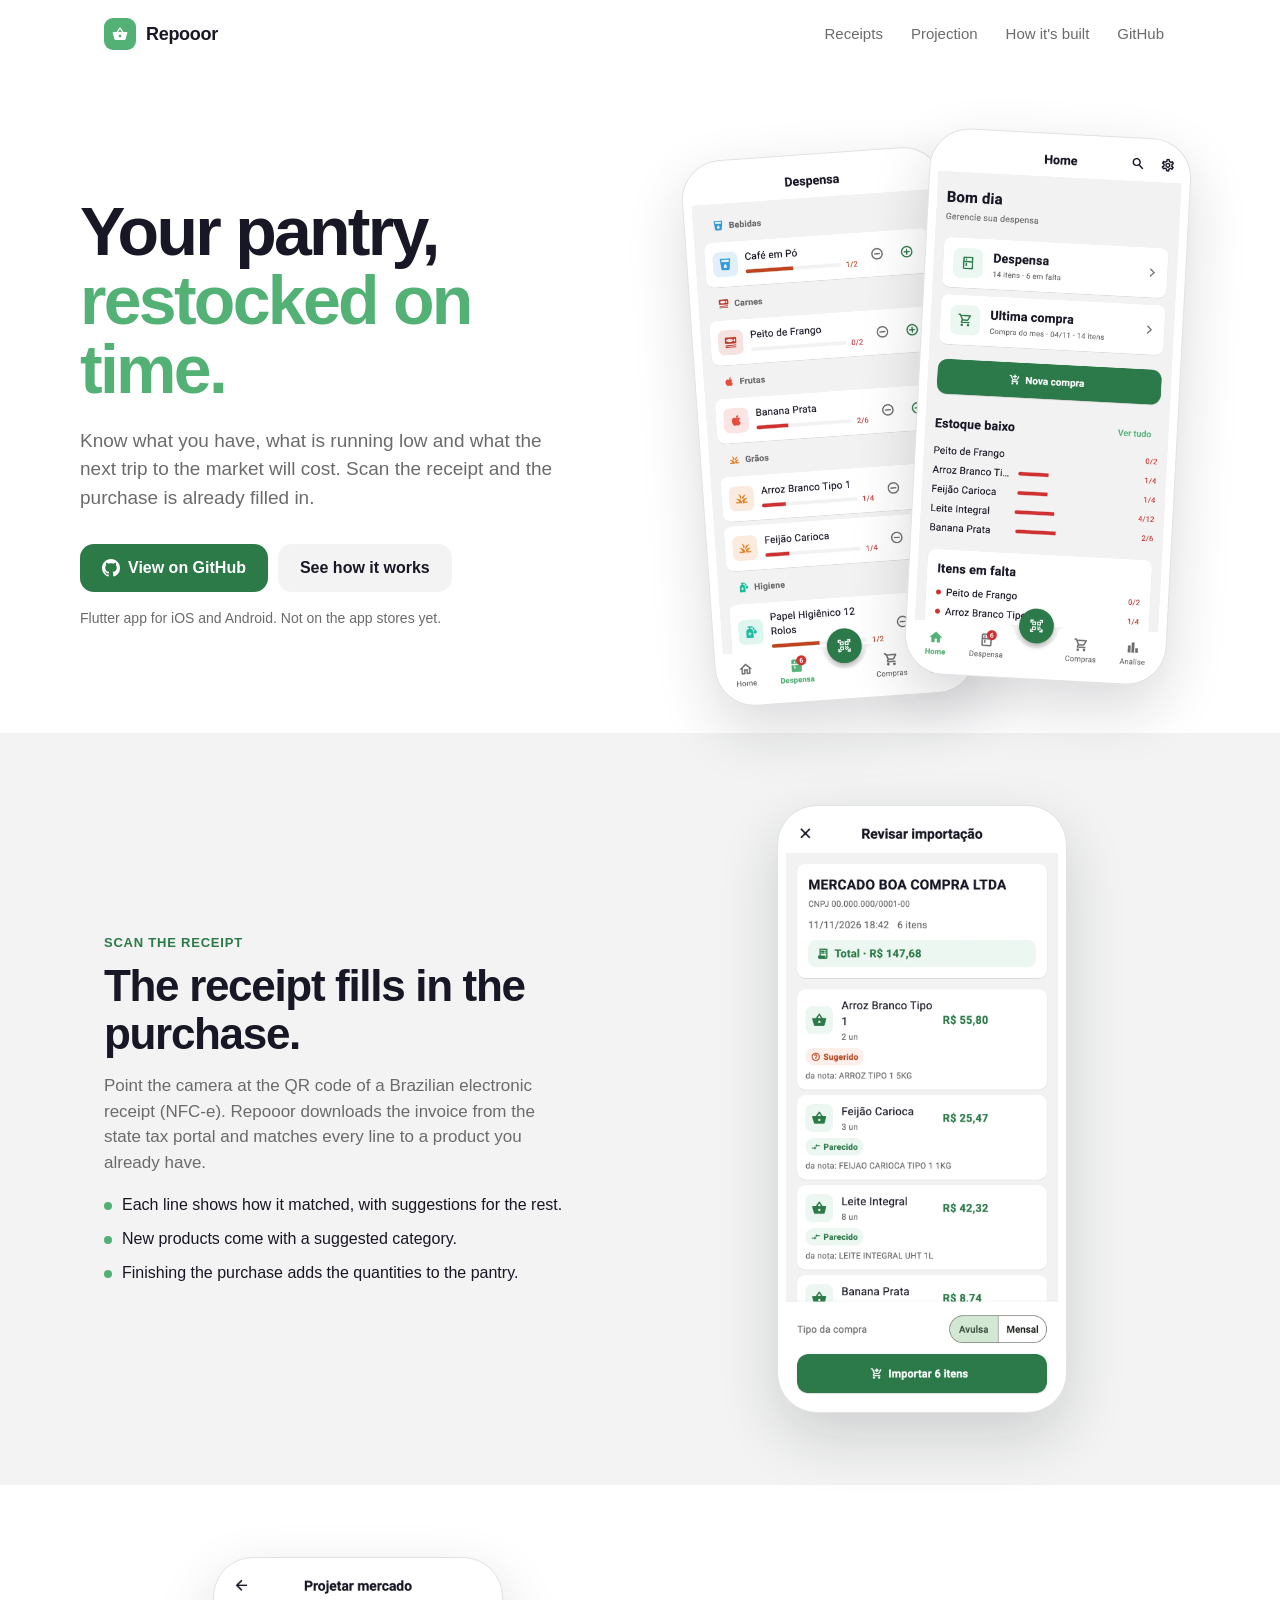
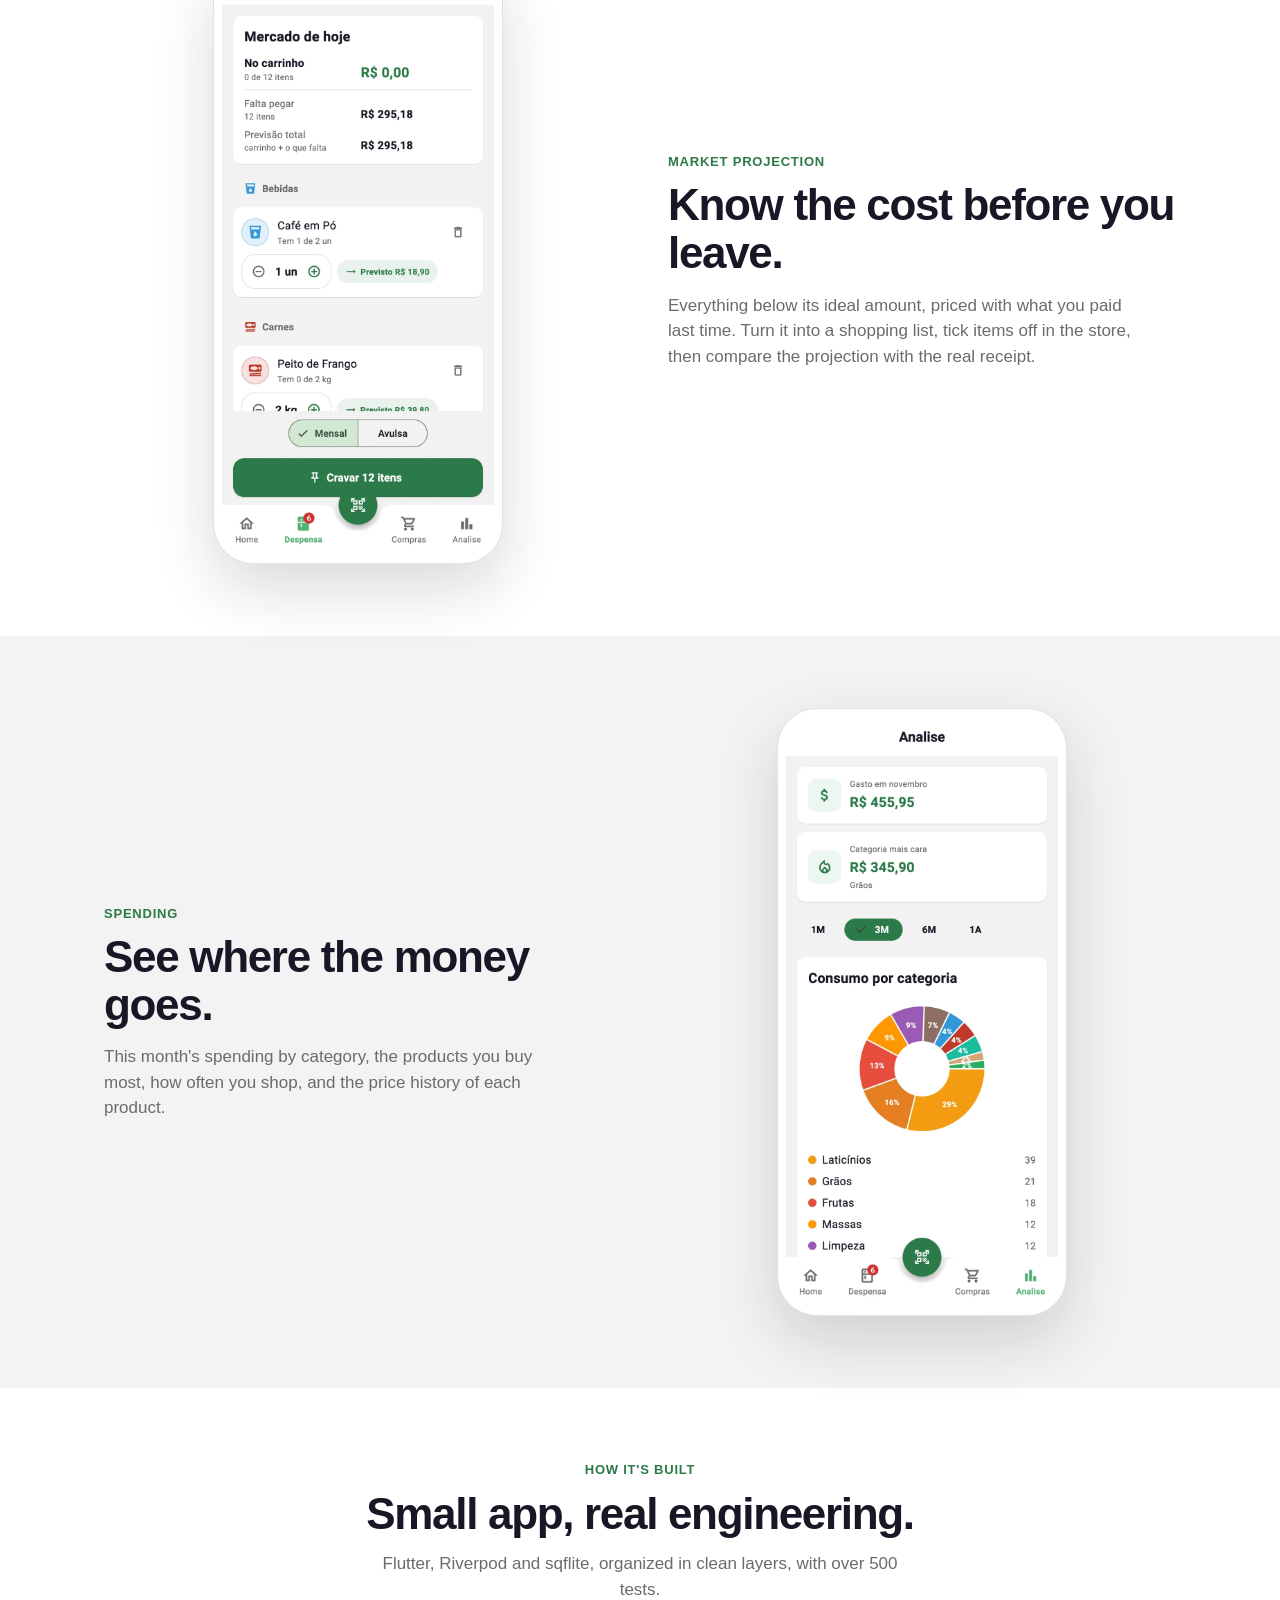
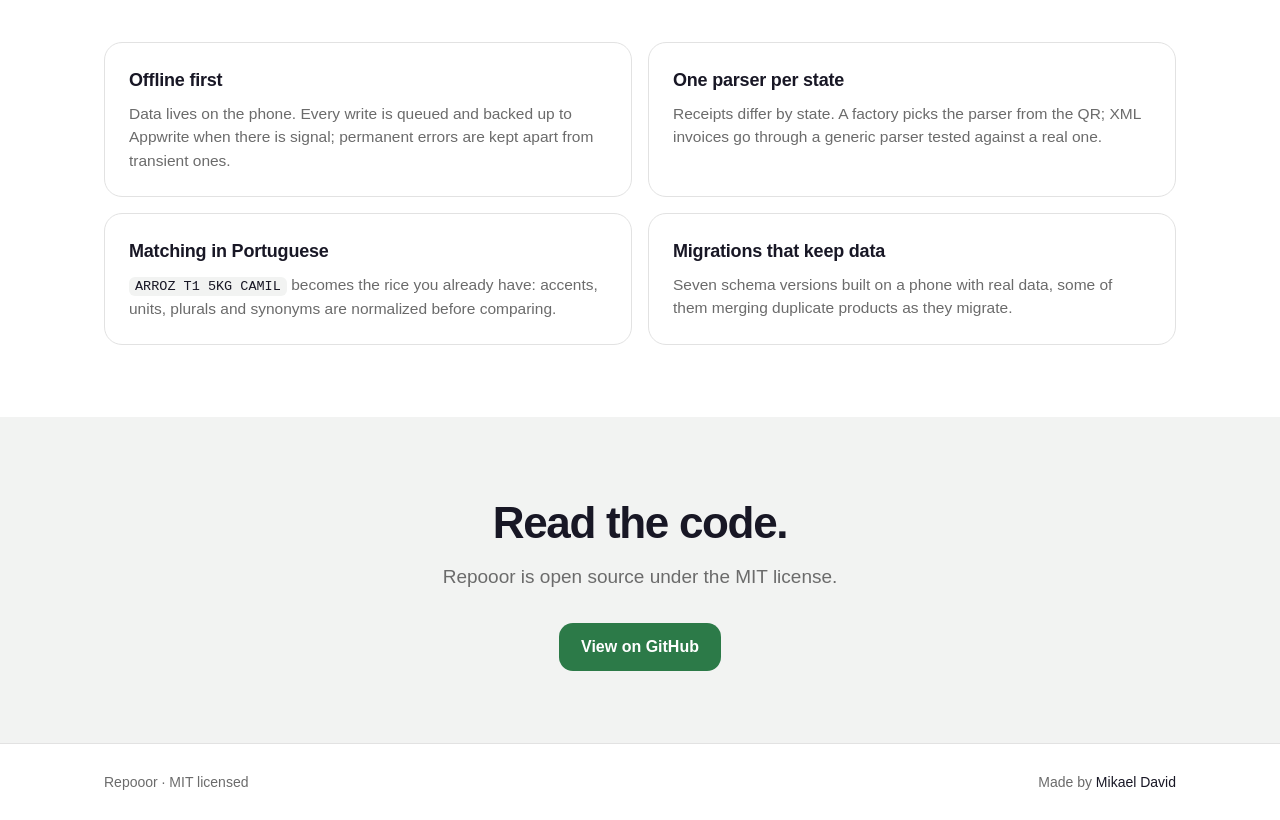
==== landing/index.html @ d0ab5f55 "landing: site for repooor.mikaeldavid.dev Hero, receipt scanning, market projection, spending and ho" ====
<!doctype html>
<html lang="en">
<head>
<meta charset="utf-8">
<meta name="viewport" content="width=device-width, initial-scale=1">
<title>Repooor: your pantry, restocked on time</title>
<meta name="description" content="A Flutter app for the home pantry: ideal versus current stock, receipt scanning (NFC-e), and the cost of the next trip to the market before you leave.">
<link rel="canonical" href="https://repooor.mikaeldavid.dev/">
<meta property="og:title" content="Repooor: your pantry, restocked on time">
<meta property="og:description" content="Know what you have, what is running low and what the next trip to the market will cost.">
<meta property="og:url" content="https://repooor.mikaeldavid.dev/">
<meta property="og:image" content="https://repooor.mikaeldavid.dev/img/og.png">
<meta name="twitter:card" content="summary_large_image">
<link rel="icon" href="img/icon.png">
<style>
:root{
  --green:#53B175; --green-strong:#2C7A48; --green-light:rgba(83,177,117,.1);
  --ink:#181725; --muted:#6B6B6B; --line:#E2E2E2; --soft:#F2F3F2; --bg:#fff;
  --sans:-apple-system,BlinkMacSystemFont,"SF Pro Display","Segoe UI",Roboto,"Helvetica Neue",Arial,sans-serif;
  --mono:ui-monospace,"SF Mono",Menlo,monospace;
}
*{box-sizing:border-box;margin:0}
html{scroll-behavior:smooth}
body{background:var(--bg);color:var(--ink);font-family:var(--sans);-webkit-font-smoothing:antialiased;line-height:1.5}
a{color:inherit;text-decoration:none}
.wrap{max-width:1120px;margin:0 auto;padding:0 24px}

header{position:sticky;top:0;z-index:10;background:rgba(255,255,255,.88);backdrop-filter:blur(14px);-webkit-backdrop-filter:blur(14px);border-bottom:1px solid transparent}
.nav{height:68px;display:flex;align-items:center;justify-content:space-between}
.brand{display:flex;align-items:center;gap:10px;font-weight:700;font-size:18px;letter-spacing:-.3px}
.brand img{width:32px;height:32px;border-radius:9px}
.nav nav{display:flex;gap:4px;align-items:center}
.nav nav a{padding:8px 12px;border-radius:10px;font-size:15px;color:var(--muted);font-weight:500}
.nav nav a:hover{color:var(--ink);background:var(--soft)}
.btn{display:inline-flex;align-items:center;gap:8px;height:48px;padding:0 22px;border-radius:14px;font-weight:600;font-size:16px;transition:background .15s,transform .1s}
.btn:active{transform:scale(.98)}
.btn-primary{background:var(--green-strong);color:#fff}
.btn-primary:hover{background:#246a3d}
.btn-quiet{background:var(--soft);color:var(--ink)}
.btn-quiet:hover{background:#e7e9e7}
.btn svg{width:18px;height:18px}

.hero{display:grid;grid-template-columns:1.05fr 1fr;gap:48px;align-items:center;padding:64px 0 40px}
h1{font-size:clamp(40px,6vw,68px);line-height:1.02;letter-spacing:-.04em;font-weight:800}
h1 span{color:var(--green)}
.lead{margin-top:22px;font-size:19px;color:var(--muted);max-width:480px}
.cta{display:flex;gap:10px;flex-wrap:wrap;margin-top:32px}
.note{margin-top:16px;font-size:14px;color:var(--muted)}
.phones{position:relative;height:560px}
.phone{position:absolute;width:262px;border-radius:40px;background:#fff;padding:8px;border:1px solid var(--line);box-shadow:0 24px 60px rgba(24,23,37,.16)}
.phone img{display:block;width:100%;border-radius:32px}
.phones .a{left:4%;top:20px;transform:rotate(-4deg)}
.phones .b{right:4%;top:0;transform:rotate(3deg)}

section{padding:72px 0}
.soft{background:var(--soft)}
.row{display:grid;grid-template-columns:1fr 1fr;gap:56px;align-items:center}
.row.flip .text{order:2}
.eyebrow{font-size:13px;font-weight:700;letter-spacing:.06em;text-transform:uppercase;color:var(--green-strong)}
h2{margin-top:10px;font-size:clamp(30px,4vw,44px);line-height:1.08;letter-spacing:-.03em;font-weight:800}
.text p{margin-top:16px;font-size:17px;color:var(--muted);max-width:470px}
.text ul{margin-top:18px;padding:0;list-style:none;display:grid;gap:10px}
.text li{display:flex;gap:10px;font-size:16px}
.text li::before{content:"";flex:0 0 8px;height:8px;margin-top:9px;border-radius:50%;background:var(--green)}
.shot{display:flex;justify-content:center}
.shot .phone{position:static;width:290px}

.built h2{text-align:center}
.built .sub{text-align:center;color:var(--muted);font-size:17px;margin:14px auto 0;max-width:560px}
.grid{display:grid;grid-template-columns:repeat(2,1fr);gap:16px;margin-top:40px}
.cell{border:1px solid var(--line);border-radius:18px;padding:24px;background:#fff}
.cell b{font-size:18px;letter-spacing:-.2px}
.cell p{margin-top:8px;color:var(--muted);font-size:15.5px}
.cell code{font-family:var(--mono);font-size:13.5px;background:var(--soft);padding:2px 6px;border-radius:6px;color:var(--ink)}

.end{text-align:center}
.end .cta{justify-content:center}
footer{border-top:1px solid var(--line);padding:28px 0;color:var(--muted);font-size:14px}
footer .wrap{display:flex;justify-content:space-between;gap:16px;flex-wrap:wrap}
footer a{color:var(--ink)}

@media (max-width:860px){
  .hero,.row{grid-template-columns:1fr}
  .row.flip .text{order:0}
  .phones{height:470px}
  .phone{width:220px}
  .shot .phone{width:250px}
  .grid{grid-template-columns:1fr}
  .nav nav a.hide{display:none}
}
</style>
</head>
<body>
<header>
  <div class="wrap nav">
    <a class="brand" href="#top"><img src="img/icon.png" alt="">Repooor</a>
    <nav>
      <a class="hide" href="#receipt">Receipts</a>
      <a class="hide" href="#projection">Projection</a>
      <a class="hide" href="#built">How it's built</a>
      <a href="https://github.com/MikaelDDavidd/repooor">GitHub</a>
    </nav>
  </div>
</header>

<main id="top">
  <div class="wrap hero">
    <div>
      <h1>Your pantry,<br><span>restocked on time.</span></h1>
      <p class="lead">Know what you have, what is running low and what the next trip to the market will cost. Scan the receipt and the purchase is already filled in.</p>
      <div class="cta">
        <a class="btn btn-primary" href="https://github.com/MikaelDDavidd/repooor">
          <svg viewBox="0 0 16 16" fill="currentColor" aria-hidden="true"><path d="M8 0C3.58 0 0 3.58 0 8c0 3.54 2.29 6.53 5.47 7.59.4.07.55-.17.55-.38 0-.19-.01-.82-.01-1.49-2.01.37-2.53-.49-2.69-.94-.09-.23-.48-.94-.82-1.13-.28-.15-.68-.52-.01-.53.63-.01 1.08.58 1.23.82.72 1.21 1.87.87 2.33.66.07-.52.28-.87.51-1.07-1.78-.2-3.64-.89-3.64-3.95 0-.87.31-1.59.82-2.15-.08-.2-.36-1.02.08-2.12 0 0 .67-.21 2.2.82.64-.18 1.32-.27 2-.27.68 0 1.36.09 2 .27 1.53-1.04 2.2-.82 2.2-.82.44 1.1.16 1.92.08 2.12.51.56.82 1.27.82 2.15 0 3.07-1.87 3.75-3.65 3.95.29.25.54.73.54 1.48 0 1.07-.01 1.93-.01 2.2 0 .21.15.46.55.38A8.013 8.013 0 0016 8c0-4.42-3.58-8-8-8z"/></svg>
          View on GitHub</a>
        <a class="btn btn-quiet" href="#receipt">See how it works</a>
      </div>
      <p class="note">Flutter app for iOS and Android. Not on the app stores yet.</p>
    </div>
    <div class="phones" aria-hidden="true">
      <div class="phone a"><img src="img/2-pantry.webp" alt=""></div>
      <div class="phone b"><img src="img/1-home.webp" alt=""></div>
    </div>
  </div>

  <section class="soft" id="receipt">
    <div class="wrap row">
      <div class="text">
        <div class="eyebrow">Scan the receipt</div>
        <h2>The receipt fills in the purchase.</h2>
        <p>Point the camera at the QR code of a Brazilian electronic receipt (NFC-e). Repooor downloads the invoice from the state tax portal and matches every line to a product you already have.</p>
        <ul>
          <li>Each line shows how it matched, with suggestions for the rest.</li>
          <li>New products come with a suggested category.</li>
          <li>Finishing the purchase adds the quantities to the pantry.</li>
        </ul>
      </div>
      <div class="shot"><div class="phone"><img src="img/4-receipt-review.webp" alt="Reviewing a scanned receipt: each line matched to a product, with its price"></div></div>
    </div>
  </section>

  <section id="projection">
    <div class="wrap row flip">
      <div class="text">
        <div class="eyebrow">Market projection</div>
        <h2>Know the cost before you leave.</h2>
        <p>Everything below its ideal amount, priced with what you paid last time. Turn it into a shopping list, tick items off in the store, then compare the projection with the real receipt.</p>
      </div>
      <div class="shot"><div class="phone"><img src="img/3-projection.webp" alt="Market projection: items to buy and the estimated total of the next trip"></div></div>
    </div>
  </section>

  <section class="soft">
    <div class="wrap row">
      <div class="text">
        <div class="eyebrow">Spending</div>
        <h2>See where the money goes.</h2>
        <p>This month's spending by category, the products you buy most, how often you shop, and the price history of each product.</p>
      </div>
      <div class="shot"><div class="phone"><img src="img/5-analytics.webp" alt="Spending this month and consumption by category"></div></div>
    </div>
  </section>

  <section class="built" id="built">
    <div class="wrap">
      <div class="eyebrow" style="text-align:center">How it's built</div>
      <h2>Small app, real engineering.</h2>
      <p class="sub">Flutter, Riverpod and sqflite, organized in clean layers, with over 500 tests.</p>
      <div class="grid">
        <div class="cell"><b>Offline first</b><p>Data lives on the phone. Every write is queued and backed up to Appwrite when there is signal; permanent errors are kept apart from transient ones.</p></div>
        <div class="cell"><b>One parser per state</b><p>Receipts differ by state. A factory picks the parser from the QR; XML invoices go through a generic parser tested against a real one.</p></div>
        <div class="cell"><b>Matching in Portuguese</b><p><code>ARROZ T1 5KG CAMIL</code> becomes the rice you already have: accents, units, plurals and synonyms are normalized before comparing.</p></div>
        <div class="cell"><b>Migrations that keep data</b><p>Seven schema versions built on a phone with real data, some of them merging duplicate products as they migrate.</p></div>
      </div>
    </div>
  </section>

  <section class="soft end">
    <div class="wrap">
      <h2>Read the code.</h2>
      <p class="lead" style="margin:16px auto 0">Repooor is open source under the MIT license.</p>
      <div class="cta"><a class="btn btn-primary" href="https://github.com/MikaelDDavidd/repooor">View on GitHub</a></div>
    </div>
  </section>
</main>

<footer>
  <div class="wrap">
    <span>Repooor · MIT licensed</span>
    <span>Made by <a href="https://mikaeldavid.dev">Mikael David</a></span>
  </div>
</footer>
</body>
</html>
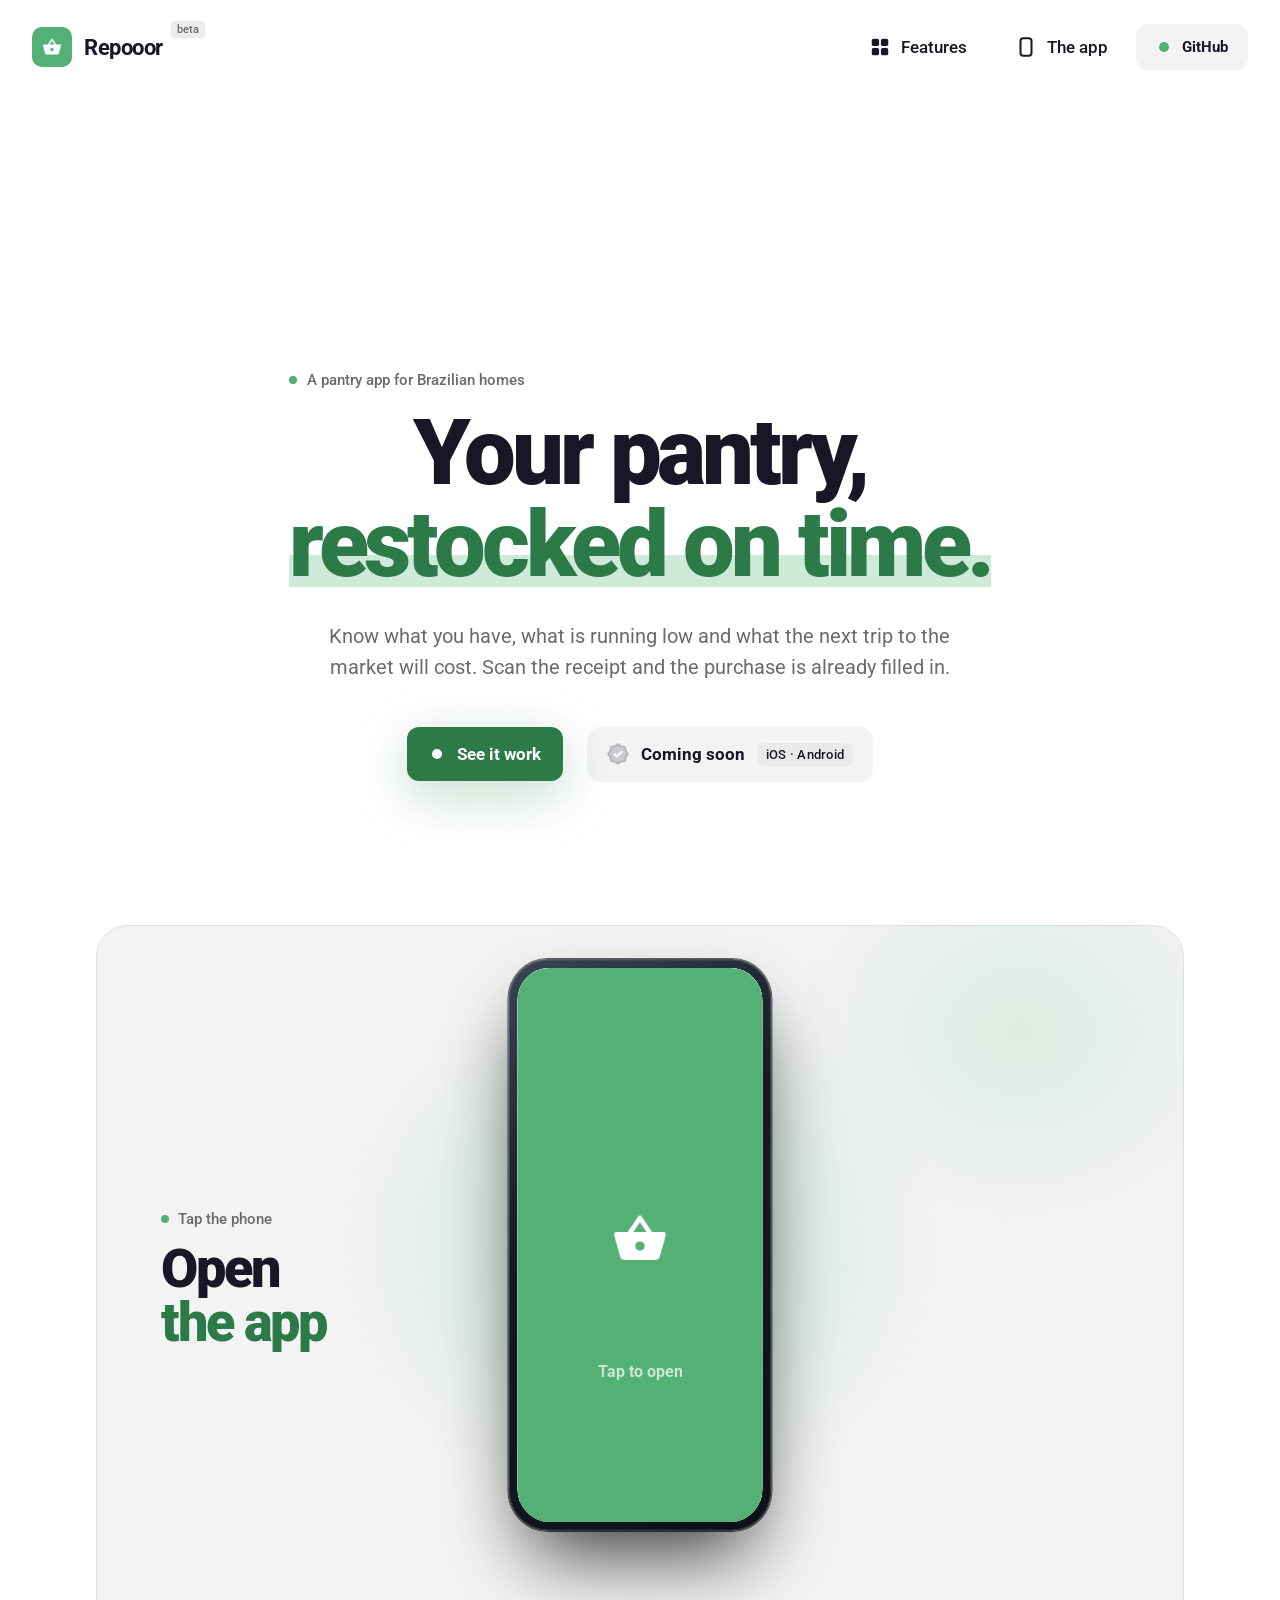
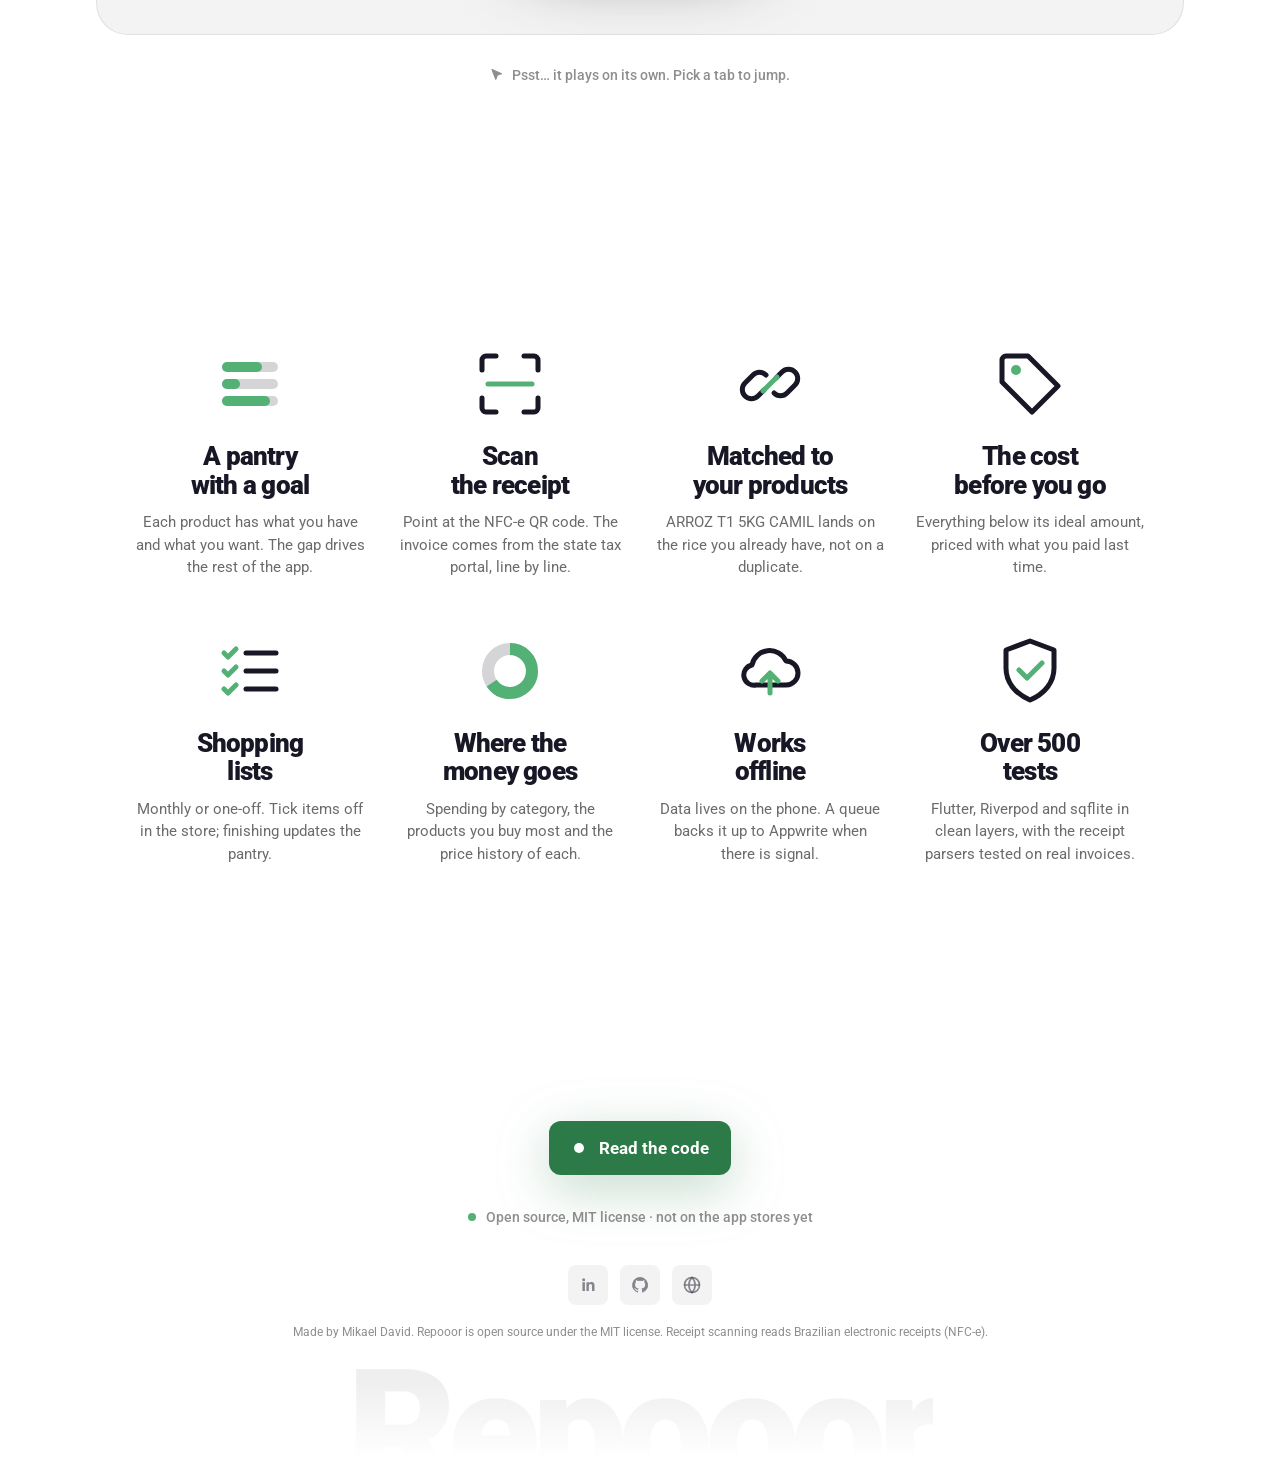
==== commit 2657bf56: "feat(landing): nova landing com telas do app em HTML, abertura, ícone 3D que pula entre seções e rol" ====
--- a/landing/index.html
+++ b/landing/index.html
@@ -1,193 +1,314 @@
 <!doctype html>
 <html lang="en">
-<head>
-<meta charset="utf-8">
-<meta name="viewport" content="width=device-width, initial-scale=1">
-<title>Repooor: your pantry, restocked on time</title>
-<meta name="description" content="A Flutter app for the home pantry: ideal versus current stock, receipt scanning (NFC-e), and the cost of the next trip to the market before you leave.">
-<link rel="canonical" href="https://repooor.mikaeldavid.dev/">
-<meta property="og:title" content="Repooor: your pantry, restocked on time">
-<meta property="og:description" content="Know what you have, what is running low and what the next trip to the market will cost.">
-<meta property="og:url" content="https://repooor.mikaeldavid.dev/">
-<meta property="og:image" content="https://repooor.mikaeldavid.dev/img/og.png">
-<meta name="twitter:card" content="summary_large_image">
-<link rel="icon" href="img/icon.png">
-<style>
-:root{
-  --green:#53B175; --green-strong:#2C7A48; --green-light:rgba(83,177,117,.1);
-  --ink:#181725; --muted:#6B6B6B; --line:#E2E2E2; --soft:#F2F3F2; --bg:#fff;
-  --sans:-apple-system,BlinkMacSystemFont,"SF Pro Display","Segoe UI",Roboto,"Helvetica Neue",Arial,sans-serif;
-  --mono:ui-monospace,"SF Mono",Menlo,monospace;
-}
-*{box-sizing:border-box;margin:0}
-html{scroll-behavior:smooth}
-body{background:var(--bg);color:var(--ink);font-family:var(--sans);-webkit-font-smoothing:antialiased;line-height:1.5}
-a{color:inherit;text-decoration:none}
-.wrap{max-width:1120px;margin:0 auto;padding:0 24px}
-
-header{position:sticky;top:0;z-index:10;background:rgba(255,255,255,.88);backdrop-filter:blur(14px);-webkit-backdrop-filter:blur(14px);border-bottom:1px solid transparent}
-.nav{height:68px;display:flex;align-items:center;justify-content:space-between}
-.brand{display:flex;align-items:center;gap:10px;font-weight:700;font-size:18px;letter-spacing:-.3px}
-.brand img{width:32px;height:32px;border-radius:9px}
-.nav nav{display:flex;gap:4px;align-items:center}
-.nav nav a{padding:8px 12px;border-radius:10px;font-size:15px;color:var(--muted);font-weight:500}
-.nav nav a:hover{color:var(--ink);background:var(--soft)}
-.btn{display:inline-flex;align-items:center;gap:8px;height:48px;padding:0 22px;border-radius:14px;font-weight:600;font-size:16px;transition:background .15s,transform .1s}
-.btn:active{transform:scale(.98)}
-.btn-primary{background:var(--green-strong);color:#fff}
-.btn-primary:hover{background:#246a3d}
-.btn-quiet{background:var(--soft);color:var(--ink)}
-.btn-quiet:hover{background:#e7e9e7}
-.btn svg{width:18px;height:18px}
-
-.hero{display:grid;grid-template-columns:1.05fr 1fr;gap:48px;align-items:center;padding:64px 0 40px}
-h1{font-size:clamp(40px,6vw,68px);line-height:1.02;letter-spacing:-.04em;font-weight:800}
-h1 span{color:var(--green)}
-.lead{margin-top:22px;font-size:19px;color:var(--muted);max-width:480px}
-.cta{display:flex;gap:10px;flex-wrap:wrap;margin-top:32px}
-.note{margin-top:16px;font-size:14px;color:var(--muted)}
-.phones{position:relative;height:560px}
-.phone{position:absolute;width:262px;border-radius:40px;background:#fff;padding:8px;border:1px solid var(--line);box-shadow:0 24px 60px rgba(24,23,37,.16)}
-.phone img{display:block;width:100%;border-radius:32px}
-.phones .a{left:4%;top:20px;transform:rotate(-4deg)}
-.phones .b{right:4%;top:0;transform:rotate(3deg)}
-
-section{padding:72px 0}
-.soft{background:var(--soft)}
-.row{display:grid;grid-template-columns:1fr 1fr;gap:56px;align-items:center}
-.row.flip .text{order:2}
-.eyebrow{font-size:13px;font-weight:700;letter-spacing:.06em;text-transform:uppercase;color:var(--green-strong)}
-h2{margin-top:10px;font-size:clamp(30px,4vw,44px);line-height:1.08;letter-spacing:-.03em;font-weight:800}
-.text p{margin-top:16px;font-size:17px;color:var(--muted);max-width:470px}
-.text ul{margin-top:18px;padding:0;list-style:none;display:grid;gap:10px}
-.text li{display:flex;gap:10px;font-size:16px}
-.text li::before{content:"";flex:0 0 8px;height:8px;margin-top:9px;border-radius:50%;background:var(--green)}
-.shot{display:flex;justify-content:center}
-.shot .phone{position:static;width:290px}
-
-.built h2{text-align:center}
-.built .sub{text-align:center;color:var(--muted);font-size:17px;margin:14px auto 0;max-width:560px}
-.grid{display:grid;grid-template-columns:repeat(2,1fr);gap:16px;margin-top:40px}
-.cell{border:1px solid var(--line);border-radius:18px;padding:24px;background:#fff}
-.cell b{font-size:18px;letter-spacing:-.2px}
-.cell p{margin-top:8px;color:var(--muted);font-size:15.5px}
-.cell code{font-family:var(--mono);font-size:13.5px;background:var(--soft);padding:2px 6px;border-radius:6px;color:var(--ink)}
-
-.end{text-align:center}
-.end .cta{justify-content:center}
-footer{border-top:1px solid var(--line);padding:28px 0;color:var(--muted);font-size:14px}
-footer .wrap{display:flex;justify-content:space-between;gap:16px;flex-wrap:wrap}
-footer a{color:var(--ink)}
-
-@media (max-width:860px){
-  .hero,.row{grid-template-columns:1fr}
-  .row.flip .text{order:0}
-  .phones{height:470px}
-  .phone{width:220px}
-  .shot .phone{width:250px}
-  .grid{grid-template-columns:1fr}
-  .nav nav a.hide{display:none}
-}
-</style>
-</head>
-<body>
-<header>
-  <div class="wrap nav">
-    <a class="brand" href="#top"><img src="img/icon.png" alt="">Repooor</a>
-    <nav>
-      <a class="hide" href="#receipt">Receipts</a>
-      <a class="hide" href="#projection">Projection</a>
-      <a class="hide" href="#built">How it's built</a>
-      <a href="https://github.com/MikaelDDavidd/repooor">GitHub</a>
-    </nav>
-  </div>
-</header>
-
-<main id="top">
-  <div class="wrap hero">
-    <div>
-      <h1>Your pantry,<br><span>restocked on time.</span></h1>
-      <p class="lead">Know what you have, what is running low and what the next trip to the market will cost. Scan the receipt and the purchase is already filled in.</p>
-      <div class="cta">
-        <a class="btn btn-primary" href="https://github.com/MikaelDDavidd/repooor">
-          <svg viewBox="0 0 16 16" fill="currentColor" aria-hidden="true"><path d="M8 0C3.58 0 0 3.58 0 8c0 3.54 2.29 6.53 5.47 7.59.4.07.55-.17.55-.38 0-.19-.01-.82-.01-1.49-2.01.37-2.53-.49-2.69-.94-.09-.23-.48-.94-.82-1.13-.28-.15-.68-.52-.01-.53.63-.01 1.08.58 1.23.82.72 1.21 1.87.87 2.33.66.07-.52.28-.87.51-1.07-1.78-.2-3.64-.89-3.64-3.95 0-.87.31-1.59.82-2.15-.08-.2-.36-1.02.08-2.12 0 0 .67-.21 2.2.82.64-.18 1.32-.27 2-.27.68 0 1.36.09 2 .27 1.53-1.04 2.2-.82 2.2-.82.44 1.1.16 1.92.08 2.12.51.56.82 1.27.82 2.15 0 3.07-1.87 3.75-3.65 3.95.29.25.54.73.54 1.48 0 1.07-.01 1.93-.01 2.2 0 .21.15.46.55.38A8.013 8.013 0 0016 8c0-4.42-3.58-8-8-8z"/></svg>
-          View on GitHub</a>
-        <a class="btn btn-quiet" href="#receipt">See how it works</a>
+  <head>
+    <meta charset="utf-8" />
+    <meta name="viewport" content="width=device-width, initial-scale=1" />
+    <title>Repooor: your pantry, restocked on time</title>
+    <meta
+      name="description"
+      content="A Flutter app for the home pantry: what you have against what you want, receipt scanning (NFC-e) and the cost of the next trip to the market before you leave."
+    />
+    <link rel="canonical" href="https://repooor.mikaeldavid.dev/" />
+    <meta property="og:type" content="website" />
+    <meta property="og:title" content="Repooor" />
+    <meta property="og:description" content="Your pantry, restocked on time. Know what is running low and what the next trip to the market will cost." />
+    <meta property="og:url" content="https://repooor.mikaeldavid.dev/" />
+    <meta property="og:image" content="https://repooor.mikaeldavid.dev/img/og-thumb.png" />
+    <meta property="og:image:width" content="200" />
+    <meta property="og:image:height" content="200" />
+    <meta property="og:image:alt" content="Repooor app icon: a white basket on green" />
+    <meta name="twitter:card" content="summary" />
+    <meta name="twitter:image" content="https://repooor.mikaeldavid.dev/img/og-thumb.png" />
+    <meta name="theme-color" content="#ffffff" />
+    <link rel="icon" href="img/icon-192.png" />
+    <link rel="apple-touch-icon" href="img/icon-192.png" />
+    <link rel="preconnect" href="https://fonts.googleapis.com" />
+    <link rel="preconnect" href="https://fonts.gstatic.com" crossorigin />
+    <link rel="stylesheet" href="https://fonts.googleapis.com/css2?family=Roboto:wght@400;500;700;900&display=swap" />
+    <link rel="stylesheet" href="site.css?v=2" />
+    <link rel="stylesheet" href="app.css?v=2" />
+  </head>
+  <body id="top">
+    <div class="intro" id="intro" aria-hidden="true">
+      <div class="intro-mark" id="intro-mark"><img src="img/icon-512.png" alt="" /></div>
+      <i class="intro-band"></i>
+    </div>
+
+    <header class="header" id="header">
+      <div class="header-inner">
+        <div class="brand">
+          <a class="logo" href="#top"><span class="visually-hidden">Back to top</span>
+            <span class="logo-tile">
+              <img src="img/icon-192.png" alt="" width="40" height="40" />
+              <span class="back" aria-hidden="true">
+                <svg width="20" height="20" viewBox="0 0 24 24" fill="none" stroke="currentColor" stroke-width="2.4" stroke-linecap="round" stroke-linejoin="round"><path d="M12 19V5M6 11l6-6 6 6" /></svg>
+              </span>
+            </span>
+          </a>
+          <span class="wordmark">Repooor</span>
+          <span class="version cut rise" data-delay="0"><span class="fill"></span>beta</span>
+        </div>
+        <nav class="nav" aria-label="Main">
+          <a class="nav-link cut hover-snap" href="#features">
+            <span class="fill"></span>
+            <svg class="ic-grid" viewBox="0 0 24 24" fill="currentColor" aria-hidden="true">
+              <rect class="c1" x="3" y="3" width="8" height="8" rx="2" />
+              <rect class="c2" x="13" y="3" width="8" height="8" rx="2" />
+              <rect class="c3" x="3" y="13" width="8" height="8" rx="2" />
+              <rect class="c4" x="13" y="13" width="8" height="8" rx="2" />
+            </svg>
+            Features
+          </a>
+          <a class="nav-link cut hover-snap hide-md" href="#app">
+            <span class="fill"></span>
+            <svg class="ic-phone" viewBox="0 0 24 24" aria-hidden="true">
+              <rect class="frame" x="6" y="2.5" width="12" height="19" rx="3" fill="none" stroke="currentColor" stroke-width="2.2" />
+              <rect class="pill" x="10" y="5" width="4" height="1.6" rx=".8" fill="currentColor" />
+            </svg>
+            The app
+          </a>
+          <a class="btn btn-info cut" href="https://github.com/MikaelDDavidd/repooor" target="_blank" rel="noopener">
+            <span class="fill"></span>
+            <span class="lead"><span class="dot"></span></span>
+            <span class="label">GitHub</span>
+            <svg class="arrow" viewBox="0 0 24 24" fill="none" stroke="currentColor" stroke-width="2" stroke-linecap="round" stroke-linejoin="round" aria-hidden="true"><path d="M5 12h14M13 6l6 6-6 6" /></svg>
+          </a>
+        </nav>
       </div>
-      <p class="note">Flutter app for iOS and Android. Not on the app stores yet.</p>
+    </header>
+
+    <main>
+      <div class="page">
+        <section class="hero snap">
+          <div class="perch perch-hero" data-perch="hero" data-scale="1" data-scale-m=".72" aria-hidden="true"></div>
+          <p class="kicker rise" data-delay="120">A pantry app for Brazilian homes</p>
+          <h1 class="rise tilt" data-delay="150">
+            Your pantry,<br />
+            <mark>restocked on time.</mark>
+          </h1>
+          <p class="lede rise" data-delay="300">
+            Know what you have, what is running low and what the next trip to the market will cost. Scan the receipt
+            and the purchase is already filled in.
+          </p>
+          <div class="cta-row rise" data-delay="300">
+            <a class="btn btn-primary cut" href="#app">
+              <span class="fill"></span>
+              <span class="lead"><span class="dot"></span></span>
+              <span class="label">See it work</span>
+              <svg class="arrow" viewBox="0 0 24 24" fill="none" stroke="currentColor" stroke-width="2" stroke-linecap="round" stroke-linejoin="round" aria-hidden="true"><path d="M5 12h14M13 6l6 6-6 6" /></svg>
+            </a>
+            <span class="btn-seal cut" id="seal-btn">
+              <span class="fill"></span>
+              <svg class="seal" viewBox="0 0 24 24" aria-hidden="true">
+                <g class="kick">
+                  <path class="badge" d="M12 1L15.56 3.41L19.78 4.22L20.59 8.44L23 12L20.59 15.56L19.78 19.78L15.56 20.59L12 23L8.44 20.59L4.22 19.78L3.41 15.56L1 12L3.41 8.44L4.22 4.22L8.44 3.41Z" />
+                </g>
+                <path class="check" d="M8 12.3l2.6 2.6L16 9.5" />
+              </svg>
+              Coming soon
+              <span class="chip cut"><span class="fill"></span>iOS · Android</span>
+            </span>
+          </div>
+        </section>
+
+        <section class="stage-wrap snap rise" data-delay="500" id="app" aria-label="Interactive demo">
+          <div class="perch perch-telas" data-perch="app" data-scale=".5" data-scale-m=".34" aria-hidden="true"></div>
+          <div class="stage" id="stage">
+            <div class="stage-frame"><div class="stage-glow" aria-hidden="true"></div></div>
+
+            <div class="topbar">
+              <div class="pill pill-left cut">
+                <span class="fill"></span>
+                <span class="a"><img src="img/icon-192.png" alt="" width="22" height="22" /></span>
+                <span class="b">
+                  <svg width="20" height="20" viewBox="0 0 24 24" fill="none" stroke="currentColor" stroke-width="2.2" stroke-linecap="round" stroke-linejoin="round" aria-hidden="true"><path d="M4 9h16l-1.6 9.2a2 2 0 0 1-2 1.8H7.6a2 2 0 0 1-2-1.8z" /><path d="M9 9l3-5 3 5" /></svg>
+                </span>
+              </div>
+              <div class="pill pill-right cut">
+                <span class="fill"></span>
+                <span class="scene-name" id="pill-name">Low stock</span>
+                <span class="value roll" id="pill-value" data-value="6"></span>
+              </div>
+            </div>
+
+            <div class="titles" id="titles" aria-live="polite">
+              <div class="title on" data-scene="intro">
+                <p class="kick">Tap the phone</p>
+                <p class="big">Open<br /><em>the app</em></p>
+              </div>
+              <div class="title" data-scene="home">
+                <p class="kick">What is running low</p>
+                <p class="big">One look<br /><em>at home</em></p>
+              </div>
+              <div class="title" data-scene="pantry">
+                <p class="kick">What you have, what you want</p>
+                <p class="big">A pantry<br /><em>with a goal</em></p>
+              </div>
+              <div class="title" data-scene="receipt">
+                <p class="kick">The NFC-e QR code</p>
+                <p class="big">Scan<br /><em>the receipt</em></p>
+              </div>
+              <div class="title" data-scene="market">
+                <p class="kick">Priced with your last purchase</p>
+                <p class="big">The cost<br /><em>before you go</em></p>
+              </div>
+              <div class="title" data-scene="spending">
+                <p class="kick">By category and by product</p>
+                <p class="big">Where the<br /><em>money goes</em></p>
+              </div>
+            </div>
+
+            <p class="step-caption" id="step-caption" aria-live="polite"></p>
+
+            <div class="counter" id="counter" aria-hidden="true">
+              <span class="num roll" id="counter-num" data-value="01"></span>
+              <span class="of">/ 05</span>
+              <span class="steps" id="steps"></span>
+            </div>
+
+            <div class="phone" id="phone">
+              <div class="phone-screen" id="phone-screen">
+                <div class="splash" id="splash">
+                  <img class="splash-icon" src="img/icon-512.png" alt="" />
+                  <span class="shimmer">Tap to open</span>
+                </div>
+                <div class="app" id="app-screen"></div>
+                <span class="touch" id="touch" aria-hidden="true"></span>
+              </div>
+            </div>
+
+            <div class="phases cut" id="phases" role="tablist" aria-label="App screens">
+              <span class="fill"></span>
+              <span class="phase-slider" id="phase-slider"></span>
+              <button class="phase on" type="button" role="tab" data-scene="home">Home</button>
+              <button class="phase" type="button" role="tab" data-scene="pantry">Pantry</button>
+              <button class="phase" type="button" role="tab" data-scene="receipt">Receipt</button>
+              <button class="phase" type="button" role="tab" data-scene="market">Market</button>
+              <button class="phase" type="button" role="tab" data-scene="spending">Spending</button>
+            </div>
+          </div>
+          <div class="psst" id="psst">
+            <svg viewBox="0 0 14 14" id="psst-cursor" aria-hidden="true"><path d="M2 1.5l9.5 4.2-4.1 1.3-1.6 4.3z" fill="currentColor" stroke="currentColor" stroke-width="1.2" stroke-linejoin="round" /></svg>
+            Psst… it plays on its own. Pick a tab to jump.
+          </div>
+        </section>
+
+        <section class="features snap rise" data-delay="1100" id="features" aria-label="Features">
+          <div class="perch perch-recursos" data-perch="features" data-scale=".62" data-scale-m=".5" aria-hidden="true"></div>
+          <div class="grid">
+            <div class="cell">
+              <svg class="icon f-bars" viewBox="0 0 72 72" fill="currentColor" aria-hidden="true">
+                <rect class="t1" x="8" y="14" width="56" height="10" rx="5" opacity=".18" /><rect class="b1" x="8" y="14" width="40" height="10" rx="5" />
+                <rect class="t2" x="8" y="31" width="56" height="10" rx="5" opacity=".18" /><rect class="b2" x="8" y="31" width="18" height="10" rx="5" />
+                <rect class="t3" x="8" y="48" width="56" height="10" rx="5" opacity=".18" /><rect class="b3" x="8" y="48" width="48" height="10" rx="5" />
+              </svg>
+              <h3>A pantry<br />with a goal</h3>
+              <p>Each product has what you have and what you want. The gap drives the rest of the app.</p>
+            </div>
+            <div class="cell">
+              <svg class="icon f-scan" viewBox="0 0 72 72" fill="none" stroke="currentColor" stroke-width="5" stroke-linecap="round" stroke-linejoin="round" aria-hidden="true">
+                <path class="corners" d="M8 22V12a4 4 0 0 1 4-4h10M50 8h10a4 4 0 0 1 4 4v10M64 50v10a4 4 0 0 1-4 4H50M22 64H12a4 4 0 0 1-4-4V50" />
+                <path class="line" d="M14 36h44" />
+              </svg>
+              <h3>Scan<br />the receipt</h3>
+              <p>Point at the NFC-e QR code. The invoice comes from the state tax portal, line by line.</p>
+            </div>
+            <div class="cell">
+              <svg class="icon f-link" viewBox="0 0 72 72" fill="none" stroke="currentColor" stroke-width="5" stroke-linecap="round" aria-hidden="true">
+                <g class="l"><path d="M30 42l-6 6a9 9 0 0 1-13-13l8-8a9 9 0 0 1 13 0" /></g>
+                <g class="r"><path d="M42 30l6-6a9 9 0 0 1 13 13l-8 8a9 9 0 0 1-13 0" /></g>
+                <path class="mid" d="M29 43l14-14" />
+              </svg>
+              <h3>Matched to<br />your products</h3>
+              <p>ARROZ T1 5KG CAMIL lands on the rice you already have, not on a duplicate.</p>
+            </div>
+            <div class="cell">
+              <svg class="icon f-tag" viewBox="0 0 72 72" fill="none" stroke="currentColor" stroke-width="5" stroke-linejoin="round" aria-hidden="true">
+                <path class="tag" d="M8 12v22l30 30 26-26-30-30H12a4 4 0 0 0-4 4z" />
+                <circle class="hole" cx="22" cy="22" r="5" fill="currentColor" stroke="none" />
+              </svg>
+              <h3>The cost<br />before you go</h3>
+              <p>Everything below its ideal amount, priced with what you paid last time.</p>
+            </div>
+            <div class="cell">
+              <svg class="icon f-list" viewBox="0 0 72 72" fill="none" stroke="currentColor" stroke-width="5" stroke-linecap="round" stroke-linejoin="round" aria-hidden="true">
+                <path class="c1" d="M10 18l4 4 8-8" /><path d="M32 18h30" />
+                <path class="c2" d="M10 36l4 4 8-8" /><path d="M32 36h30" />
+                <path class="c3" d="M10 54l4 4 8-8" /><path d="M32 54h30" />
+              </svg>
+              <h3>Shopping<br />lists</h3>
+              <p>Monthly or one-off. Tick items off in the store; finishing updates the pantry.</p>
+            </div>
+            <div class="cell">
+              <svg class="icon f-donut" viewBox="0 0 72 72" fill="none" stroke-width="12" aria-hidden="true">
+                <circle cx="36" cy="36" r="22" stroke="currentColor" opacity=".18" />
+                <circle class="arc" cx="36" cy="36" r="22" stroke="currentColor" stroke-dasharray="138.2" stroke-dashoffset="48" transform="rotate(-90 36 36)" />
+              </svg>
+              <h3>Where the<br />money goes</h3>
+              <p>Spending by category, the products you buy most and the price history of each.</p>
+            </div>
+            <div class="cell">
+              <svg class="icon f-cloud" viewBox="0 0 72 72" fill="none" stroke="currentColor" stroke-width="5" stroke-linecap="round" stroke-linejoin="round" aria-hidden="true">
+                <path class="cl" d="M22 50h30a12 12 0 0 0 0-24 18 18 0 0 0-34 4 10 10 0 0 0 4 20z" />
+                <path class="ar" d="M36 58V38M28 46l8-8 8 8" />
+              </svg>
+              <h3>Works<br />offline</h3>
+              <p>Data lives on the phone. A queue backs it up to Appwrite when there is signal.</p>
+            </div>
+            <div class="cell">
+              <svg class="icon f-check" viewBox="0 0 72 72" fill="none" stroke="currentColor" stroke-width="5" stroke-linecap="round" stroke-linejoin="round" aria-hidden="true">
+                <path class="shield" d="M36 6l24 9v18c0 15-10 26-24 32C22 59 12 48 12 33V15z" />
+                <path class="tick" d="M25 35l8 8 15-15" />
+              </svg>
+              <h3>Over 500<br />tests</h3>
+              <p>Flutter, Riverpod and sqflite in clean layers, with the receipt parsers tested on real invoices.</p>
+            </div>
+          </div>
+
+          <div class="closing">
+            <div class="perch perch-final" data-perch="final" data-scale=".78" data-scale-m=".6" aria-hidden="true"></div>
+            <a class="btn btn-primary cut" href="https://github.com/MikaelDDavidd/repooor" target="_blank" rel="noopener">
+              <span class="fill"></span>
+              <span class="lead"><span class="dot"></span></span>
+              <span class="label">Read the code</span>
+              <svg class="arrow" viewBox="0 0 24 24" fill="none" stroke="currentColor" stroke-width="2" stroke-linecap="round" stroke-linejoin="round" aria-hidden="true"><path d="M5 12h14M13 6l6 6-6 6" /></svg>
+            </a>
+            <span class="caption"><span class="dot"></span>Open source, MIT license · not on the app stores yet</span>
+          </div>
+        </section>
+      </div>
+    </main>
+
+    <footer class="snap-end rise" data-delay="1300">
+      <div class="socials">
+        <a class="social cut" href="https://www.linkedin.com/in/mikael-david-813975191/" target="_blank" rel="noopener">
+          <span class="visually-hidden">LinkedIn</span>
+          <span class="fill"></span>
+          <svg viewBox="0 0 24 24" fill="currentColor" aria-hidden="true"><path d="M5.3 8.6h3v10.6h-3zM6.8 3.8a1.8 1.8 0 1 1 0 3.6 1.8 1.8 0 0 1 0-3.6zM10.2 8.6h2.9V10c.4-.8 1.4-1.6 3-1.6 3.1 0 3.7 2 3.7 4.7v6.1h-3v-5.4c0-1.3 0-2.9-1.8-2.9s-2 1.4-2 2.8v5.5h-2.9z" /></svg>
+        </a>
+        <a class="social cut" href="https://github.com/MikaelDDavidd/repooor" target="_blank" rel="noopener">
+          <span class="visually-hidden">GitHub</span>
+          <span class="fill"></span>
+          <svg viewBox="0 0 24 24" fill="currentColor" aria-hidden="true"><path d="M12 2.5a9.5 9.5 0 0 0-3 18.5c.5.1.7-.2.7-.5v-1.7c-2.6.6-3.2-1.2-3.2-1.2-.4-1.1-1-1.4-1-1.4-.9-.6 0-.6 0-.6 1 .1 1.5 1 1.5 1 .9 1.5 2.3 1 2.8.8.1-.6.3-1 .6-1.3-2.1-.2-4.3-1-4.3-4.7 0-1 .4-1.9 1-2.6-.1-.3-.4-1.2.1-2.5 0 0 .8-.3 2.6 1a9 9 0 0 1 4.7 0c1.8-1.3 2.6-1 2.6-1 .5 1.3.2 2.2.1 2.5.6.7 1 1.6 1 2.6 0 3.7-2.2 4.5-4.3 4.7.3.3.6.9.6 1.8v2.6c0 .3.2.6.7.5A9.5 9.5 0 0 0 12 2.5z" /></svg>
+        </a>
+        <a class="social cut" href="https://mikaeldavid.dev" target="_blank" rel="noopener">
+          <span class="visually-hidden">Portfolio</span>
+          <span class="fill"></span>
+          <svg viewBox="0 0 24 24" fill="none" stroke="currentColor" stroke-width="2" aria-hidden="true"><circle cx="12" cy="12" r="9" /><path d="M3 12h18M12 3c2.6 2.6 3.8 5.6 3.8 9s-1.2 6.4-3.8 9c-2.6-2.6-3.8-5.6-3.8-9S9.4 5.6 12 3z" /></svg>
+        </a>
+      </div>
+      <p class="legal">Made by Mikael David. Repooor is open source under the MIT license. Receipt scanning reads Brazilian electronic receipts (NFC-e).</p>
+      <div class="giant" aria-hidden="true">Repooor</div>
+    </footer>
+
+    <div class="buddy" id="buddy">
+      <button class="mark-hit" type="button" id="mark-hit" aria-label="Repooor: make the icon jump">
+        <span class="mark-hop" id="mark-hop"><span class="mark3d" id="mark3d"></span></span>
+      </button>
+      <span class="mark-shadow" id="mark-shadow"></span>
     </div>
-    <div class="phones" aria-hidden="true">
-      <div class="phone a"><img src="img/2-pantry.webp" alt=""></div>
-      <div class="phone b"><img src="img/1-home.webp" alt=""></div>
-    </div>
-  </div>
-
-  <section class="soft" id="receipt">
-    <div class="wrap row">
-      <div class="text">
-        <div class="eyebrow">Scan the receipt</div>
-        <h2>The receipt fills in the purchase.</h2>
-        <p>Point the camera at the QR code of a Brazilian electronic receipt (NFC-e). Repooor downloads the invoice from the state tax portal and matches every line to a product you already have.</p>
-        <ul>
-          <li>Each line shows how it matched, with suggestions for the rest.</li>
-          <li>New products come with a suggested category.</li>
-          <li>Finishing the purchase adds the quantities to the pantry.</li>
-        </ul>
-      </div>
-      <div class="shot"><div class="phone"><img src="img/4-receipt-review.webp" alt="Reviewing a scanned receipt: each line matched to a product, with its price"></div></div>
-    </div>
-  </section>
-
-  <section id="projection">
-    <div class="wrap row flip">
-      <div class="text">
-        <div class="eyebrow">Market projection</div>
-        <h2>Know the cost before you leave.</h2>
-        <p>Everything below its ideal amount, priced with what you paid last time. Turn it into a shopping list, tick items off in the store, then compare the projection with the real receipt.</p>
-      </div>
-      <div class="shot"><div class="phone"><img src="img/3-projection.webp" alt="Market projection: items to buy and the estimated total of the next trip"></div></div>
-    </div>
-  </section>
-
-  <section class="soft">
-    <div class="wrap row">
-      <div class="text">
-        <div class="eyebrow">Spending</div>
-        <h2>See where the money goes.</h2>
-        <p>This month's spending by category, the products you buy most, how often you shop, and the price history of each product.</p>
-      </div>
-      <div class="shot"><div class="phone"><img src="img/5-analytics.webp" alt="Spending this month and consumption by category"></div></div>
-    </div>
-  </section>
-
-  <section class="built" id="built">
-    <div class="wrap">
-      <div class="eyebrow" style="text-align:center">How it's built</div>
-      <h2>Small app, real engineering.</h2>
-      <p class="sub">Flutter, Riverpod and sqflite, organized in clean layers, with over 500 tests.</p>
-      <div class="grid">
-        <div class="cell"><b>Offline first</b><p>Data lives on the phone. Every write is queued and backed up to Appwrite when there is signal; permanent errors are kept apart from transient ones.</p></div>
-        <div class="cell"><b>One parser per state</b><p>Receipts differ by state. A factory picks the parser from the QR; XML invoices go through a generic parser tested against a real one.</p></div>
-        <div class="cell"><b>Matching in Portuguese</b><p><code>ARROZ T1 5KG CAMIL</code> becomes the rice you already have: accents, units, plurals and synonyms are normalized before comparing.</p></div>
-        <div class="cell"><b>Migrations that keep data</b><p>Seven schema versions built on a phone with real data, some of them merging duplicate products as they migrate.</p></div>
-      </div>
-    </div>
-  </section>
-
-  <section class="soft end">
-    <div class="wrap">
-      <h2>Read the code.</h2>
-      <p class="lead" style="margin:16px auto 0">Repooor is open source under the MIT license.</p>
-      <div class="cta"><a class="btn btn-primary" href="https://github.com/MikaelDDavidd/repooor">View on GitHub</a></div>
-    </div>
-  </section>
-</main>
-
-<footer>
-  <div class="wrap">
-    <span>Repooor · MIT licensed</span>
-    <span>Made by <a href="https://mikaeldavid.dev">Mikael David</a></span>
-  </div>
-</footer>
-</body>
+
+    <script src="app.js?v=1"></script>
+    <script src="site.js?v=1"></script>
+  </body>
 </html>
--- a/landing/site.css
+++ b/landing/site.css
@@ -0,0 +1,1661 @@
+/* Site do Repooor (base: site do Valorant Guide). Cores de lib/core/theme/app_colors.dart. Cores e fontes do app (lib/app/core/theme/app_palette.dart); o sistema
+   de movimento é o mesmo dos sites do Wardline e do Hatchling (escada de entrada, molas, odômetro). */
+
+:root {
+  --bg: #ffffff;
+  --bg-deep: #f2f3f2;
+  --panel: #f2f3f2;
+  --panel-raised: #e9ebe9;
+  --tilted: #e2e2e2;
+  --line: rgba(24, 23, 37, 0.08);
+  --line-strong: rgba(24, 23, 37, 0.14);
+  --text: #181725;
+  --text-secondary: #3d3c48;
+  --text-muted: #6b6b6b;
+  --text-dim: #8e8e8e;
+  --accent: #2c7a48;
+  --accent-2: #53b175;
+  --accent-ink: #ffffff;
+  --accent-soft: rgba(83, 177, 117, 0.12);
+  --tint: rgba(24, 23, 37, 0.05);
+  --tint-strong: rgba(24, 23, 37, 0.08);
+  --island: #000;
+
+  --std: cubic-bezier(0.4, 0, 0.2, 1);
+  --ease-out: cubic-bezier(0, 0, 0.2, 1);
+  --ease-spring: cubic-bezier(0.34, 1.2, 0.64, 1);
+
+  --font-body: Roboto, -apple-system, "Segoe UI", system-ui, sans-serif;
+  --font-display: Roboto, -apple-system, system-ui, sans-serif;
+  --cut-size: 14px;
+  color-scheme: light;
+}
+
+*,
+*::before,
+*::after {
+  box-sizing: border-box;
+}
+
+html {
+  overflow-x: clip;
+  scroll-padding-top: 76px;
+  scrollbar-width: thin;
+  scrollbar-color: rgba(24, 23, 37, 0.18) transparent;
+  scroll-behavior: smooth;
+}
+
+body {
+  margin: 0;
+  background: var(--bg);
+  color: var(--text);
+  font-family: var(--font-body);
+  -webkit-font-smoothing: antialiased;
+  overflow-x: clip;
+}
+
+::selection {
+  background: rgba(83, 177, 117, 0.3);
+}
+
+a {
+  color: inherit;
+  text-decoration: none;
+}
+
+img {
+  display: block;
+}
+
+.visually-hidden {
+  position: absolute;
+  width: 1px;
+  height: 1px;
+  overflow: hidden;
+  clip-path: inset(50%);
+  white-space: nowrap;
+}
+
+/* Cantos cortados, como a interface do jogo: o fundo fica num span filho recortado. */
+.cut {
+  position: relative;
+  isolation: isolate;
+}
+.cut > .fill {
+  position: absolute;
+  inset: 0;
+  z-index: -1;
+  pointer-events: none;
+  border-radius: var(--cut-size);
+}
+:focus-visible {
+  outline: 2px solid var(--accent);
+  outline-offset: 3px;
+}
+
+/* A barra inclinada vermelha que a marca usa no lugar do losango. */
+.dot {
+  display: block;
+  width: 10px;
+  height: 10px;
+  border-radius: 50%;
+  background: currentColor;
+}
+
+/* Entrada na carga: cada bloco tem o seu atraso. */
+.rise {
+  opacity: 0;
+  transform: translateY(20px);
+}
+.rise.tilt {
+  transform: translateY(32px) rotate(2deg);
+}
+.rise.in {
+  opacity: 1;
+  transform: none;
+  transition:
+    opacity 500ms var(--std),
+    transform 500ms var(--std);
+}
+
+/* ---------- Cabeçalho ---------- */
+
+.header {
+  position: fixed;
+  top: 0;
+  z-index: 40;
+  width: 100%;
+  outline: 1px solid rgba(238, 238, 238, 0);
+  transition: box-shadow 300ms ease-in-out;
+}
+.header.scrolled {
+  background: rgba(255, 255, 255, 0.86);
+  backdrop-filter: blur(24px);
+  -webkit-backdrop-filter: blur(24px);
+  box-shadow: 0 10px 30px -12px rgba(24, 23, 37, 0.16);
+  outline-color: rgba(24, 23, 37, 0.06);
+}
+.header-inner {
+  display: flex;
+  justify-content: space-between;
+  align-items: center;
+  max-width: 108rem;
+  min-height: 56px;
+  margin: 0 auto;
+  padding: 20px 32px;
+}
+.brand {
+  display: flex;
+  align-items: center;
+  gap: 12px;
+  animation: header-rise 0.5s ease 75ms both;
+}
+@keyframes header-rise {
+  0% {
+    opacity: 0;
+    transform: translateY(16px) scale(0.75) rotate(6deg);
+  }
+}
+.logo {
+  position: relative;
+  display: flex;
+  border-radius: 10px;
+}
+.logo-tile {
+  position: relative;
+  width: 40px;
+  height: 40px;
+  overflow: hidden;
+  border-radius: 10px;
+  box-shadow: inset 0 0 0 1px var(--line-strong);
+}
+.logo-tile img {
+  width: 40px;
+  height: 40px;
+  transition:
+    transform 300ms var(--ease-out),
+    opacity 300ms var(--ease-out);
+  transition-delay: 50ms;
+}
+.logo-tile .back {
+  position: absolute;
+  inset: 0;
+  display: grid;
+  place-items: center;
+  background: var(--panel-raised);
+  color: var(--accent);
+  opacity: 0;
+  transform: translateY(4px) scale(0.5);
+  filter: blur(2px);
+  transition:
+    transform 300ms var(--ease-out),
+    opacity 300ms var(--ease-out),
+    filter 300ms var(--ease-out);
+}
+.logo:hover .logo-tile img {
+  transform: translateY(-100%) scaleY(0.5);
+  opacity: 0.25;
+  transition-delay: 0ms;
+}
+.logo:hover .back {
+  opacity: 1;
+  transform: none;
+  filter: none;
+  transition-delay: 50ms;
+}
+.wordmark {
+  font-family: var(--font-display);
+  font-size: 22px;
+  font-weight: 700;
+  letter-spacing: -0.02em;
+}
+.wordmark em {
+  font-style: normal;
+  color: var(--accent);
+}
+.version {
+  align-self: flex-start;
+  margin-top: -6px;
+  margin-left: -4px;
+  padding: 2px 6px;
+  font-size: 11px;
+  font-weight: 500;
+  color: var(--text-muted);
+  --cut-size: 4px;
+}
+.version > .fill {
+  background: var(--tint-strong);
+}
+.version.rise {
+  transform: rotate(4deg) scale(0.75) translateY(8px);
+}
+.version.rise.in {
+  transform: none;
+}
+
+.nav {
+  display: flex;
+  align-items: center;
+  gap: 8px;
+  animation: nav-fade 0.7s ease-in 75ms both;
+}
+@keyframes nav-fade {
+  0% {
+    opacity: 0;
+  }
+}
+.nav-link {
+  display: flex;
+  align-items: center;
+  gap: 10px;
+  padding: 16px 20px;
+  font-size: 17px;
+  font-weight: 500;
+}
+.nav-link > .fill {
+  background: var(--tint);
+  opacity: 0;
+  transition: opacity 300ms var(--std);
+}
+.nav-link:hover > .fill {
+  opacity: 1;
+}
+.nav-link svg {
+  width: 22px;
+  height: 22px;
+  overflow: visible;
+}
+.nav-link svg * {
+  transition: transform 300ms var(--std);
+}
+.ic-grid .c1 {
+  transform-origin: 30% 30%;
+}
+.ic-grid .c4 {
+  transform-origin: 70% 70%;
+}
+.nav-link:hover .ic-grid .c1 {
+  transform: translate(-1.5px, -1.5px);
+}
+.nav-link:hover .ic-grid .c4 {
+  transform: translate(1.5px, 1.5px);
+}
+.nav-link:hover .ic-grid .c2 {
+  transform: rotate(45deg);
+  transform-box: fill-box;
+  transform-origin: center;
+  transition-delay: 50ms;
+}
+.ic-phone .frame {
+  transform-box: fill-box;
+  transform-origin: center bottom;
+}
+.ic-phone .pill {
+  transform-box: fill-box;
+  transform-origin: center;
+}
+.nav-link:hover .ic-phone .frame {
+  transform: rotate(-10deg);
+}
+.nav-link:hover .ic-phone .pill {
+  transform: translate(-0.6px, -0.2px) scaleX(2.2) rotate(-10deg);
+  transition-delay: 50ms;
+}
+.snap-back,
+.snap-back * {
+  transition-duration: 0s !important;
+}
+
+/* ---------- Botões ---------- */
+
+.btn {
+  position: relative;
+  display: inline-flex;
+  align-items: center;
+  max-height: 60px;
+  padding: 17px 22px 17px 50px;
+  font-family: var(--font-display);
+  font-size: 17px;
+  font-weight: 700;
+  white-space: nowrap;
+  cursor: pointer;
+  --cut-size: 12px;
+}
+.btn .lead,
+.btn .label,
+.btn .arrow {
+  transition:
+    transform 300ms var(--std),
+    opacity 300ms var(--std),
+    filter 300ms var(--std);
+}
+.btn .lead {
+  position: absolute;
+  left: 22px;
+  width: 16px;
+  height: 22px;
+  display: grid;
+  place-items: center;
+}
+.btn .arrow {
+  position: absolute;
+  right: 20px;
+  width: 24px;
+  height: 24px;
+  transform: translateX(100%) scaleX(0.5);
+  opacity: 0;
+  filter: blur(8px);
+}
+.btn:hover .lead {
+  transform: translateX(-100%) scaleX(0.5);
+  opacity: 0;
+  filter: blur(8px);
+}
+.btn:hover .label {
+  transform: translateX(-28px);
+}
+.btn:hover .arrow {
+  transform: none;
+  opacity: 1;
+  filter: none;
+}
+.btn-primary {
+  color: var(--accent-ink);
+  filter: drop-shadow(0 14px 26px rgba(44, 122, 72, 0.28));
+}
+.btn-primary > .fill {
+  background: var(--accent);
+  transition: background 300ms var(--std);
+}
+.btn-primary:hover > .fill {
+  background: #246a3d;
+}
+.btn-info {
+  color: var(--text);
+  font-size: 15px;
+  padding: 14px 20px 14px 46px;
+}
+.btn-info .lead {
+  left: 20px;
+  color: var(--accent-2);
+}
+.btn-info > .fill {
+  background: var(--tint);
+}
+
+.btn-seal {
+  display: inline-flex;
+  align-items: center;
+  gap: 12px;
+  padding: 16px 20px;
+  font-family: var(--font-display);
+  font-size: 17px;
+  font-weight: 700;
+  color: var(--text);
+  --cut-size: 14px;
+}
+.btn-seal > .fill {
+  background: var(--tint);
+}
+.seal {
+  width: 22px;
+  height: 22px;
+}
+.seal .badge {
+  fill: rgba(24, 23, 37, 0.18);
+  stroke: rgba(24, 23, 37, 0.18);
+  stroke-width: 2;
+  stroke-linejoin: round;
+  transform-origin: 12px 12px;
+  animation: rotate 3.5s linear infinite paused;
+  transition:
+    fill 300ms var(--std),
+    stroke 300ms var(--std);
+}
+.btn-seal:hover .seal .badge {
+  animation-play-state: running;
+  fill: rgba(83, 177, 117, 0.9);
+  stroke: rgba(83, 177, 117, 0.9);
+}
+.seal .check {
+  fill: none;
+  stroke: var(--bg);
+  stroke-width: 2.2;
+  stroke-linecap: round;
+  stroke-linejoin: round;
+}
+@keyframes rotate {
+  to {
+    transform: rotate(360deg);
+  }
+}
+.chip {
+  padding: 4px 9px;
+  font-family: var(--font-body);
+  font-size: 13px;
+  font-weight: 500;
+  letter-spacing: 0.02em;
+  text-transform: none;
+  color: var(--text);
+  --cut-size: 6px;
+}
+.chip > .fill {
+  background: var(--panel-raised);
+}
+
+/* ---------- Página ---------- */
+
+main {
+  display: flex;
+  justify-content: center;
+  padding: 0 32px 40px;
+}
+/* Rolagem por seção: cada seção ocupa a tela e a rolagem assenta nela (scroll-snap nativo).
+   "mandatory" no desktop; "proximity" no celular e em janela baixa, onde há seção maior que a tela. */
+@media (min-width: 761px) and (min-height: 640px) {
+  html {
+    scroll-snap-type: y mandatory;
+  }
+}
+@media (max-width: 760px), (max-height: 639px) {
+  html {
+    scroll-snap-type: y proximity;
+  }
+}
+.snap {
+  scroll-snap-align: start;
+  min-height: calc(100svh - 76px);
+  display: flex;
+  flex-direction: column;
+  justify-content: center;
+}
+.snap-end {
+  scroll-snap-align: end;
+}
+.page {
+  display: flex;
+  flex-direction: column;
+  align-items: center;
+  width: 100%;
+  max-width: 1280px;
+}
+
+.hero {
+  position: relative;
+  min-height: 100svh;
+  padding-top: 76px;
+  text-align: center;
+}
+/* Faixas diagonais, as mesmas dos prints da loja. */
+.bands {
+  position: absolute;
+  inset: -260px -50vw -120px;
+  z-index: -1;
+  overflow: hidden;
+  pointer-events: none;
+}
+.bands i {
+  position: absolute;
+  top: -20%;
+  width: 180px;
+  height: 140%;
+  transform: skewX(-24deg);
+  background: linear-gradient(to bottom, rgba(253, 73, 89, 0.13), rgba(253, 73, 89, 0) 70%);
+}
+.bands i:first-child {
+  left: calc(50% + 330px);
+}
+.bands i:last-child {
+  left: calc(50% + 540px);
+  width: 70px;
+  opacity: 0.6;
+}
+.kicker {
+  display: inline-flex;
+  align-items: center;
+  gap: 10px;
+  margin: 0 0 18px;
+  font-size: 15px;
+  font-weight: 500;
+  color: var(--text-muted);
+}
+.kicker::before,
+.title .kick::before {
+  content: "";
+  width: 8px;
+  height: 8px;
+  border-radius: 50%;
+  background: var(--accent-2);
+}
+h1 {
+  margin: 0;
+  font-family: var(--font-display);
+  font-size: 92px;
+  line-height: 1;
+  font-weight: 900;
+  letter-spacing: -0.045em;
+}
+/* Destaque em marca-texto que acompanha a quebra de linha (box-decoration-break). */
+h1 mark {
+  background: linear-gradient(transparent 60%, rgba(83, 177, 117, 0.28) 60%, rgba(83, 177, 117, 0.28) 90%, transparent 90%) no-repeat 0 0 / 100% 100%;
+  color: var(--accent);
+  -webkit-box-decoration-break: clone;
+  box-decoration-break: clone;
+  animation: underline 800ms var(--std) 750ms both;
+}
+@keyframes underline {
+  0% {
+    background-size: 0% 100%;
+  }
+}
+
+/* O ícone do app é o "herói" da página: fica num poleiro de cada seção e pula entre eles (site.js). */
+.buddy {
+  position: absolute;
+  left: 0;
+  top: 0;
+  z-index: 30;
+  display: flex;
+  flex-direction: column;
+  align-items: center;
+  width: 260px;
+  height: 200px;
+  margin: -100px 0 0 -130px;
+  perspective: 900px;
+  pointer-events: none;
+  opacity: 0;
+  will-change: transform;
+}
+.buddy.ready {
+  opacity: 1;
+}
+.buddy .mark-hit {
+  pointer-events: auto;
+}
+.perch {
+  pointer-events: none;
+}
+.perch-hero {
+  width: 260px;
+  height: 200px;
+  margin: -40px auto 16px;
+}
+.perch-telas {
+  position: absolute;
+  left: calc(32px + 12%);
+  top: 96px;
+  z-index: 1;
+  width: 140px;
+  height: 110px;
+}
+.perch-recursos {
+  width: 200px;
+  height: 140px;
+  margin: 0 auto 28px;
+}
+.perch-final {
+  width: 200px;
+  height: 150px;
+  margin: 0 auto 6px;
+}
+
+.mark-hit {
+  position: relative;
+  width: 260px;
+  height: 180px;
+  border: 0;
+  padding: 0;
+  background: none;
+  cursor: pointer;
+  transform-style: preserve-3d;
+}
+.mark-hop {
+  position: absolute;
+  left: 50%;
+  top: 92px;
+  transform-style: preserve-3d;
+  transform-origin: 50% 60px;
+}
+.mark3d {
+  position: absolute;
+  left: 0;
+  top: 0;
+  transform-style: preserve-3d;
+}
+.mark3d .layer {
+  position: absolute;
+  left: -70px;
+  top: -70px;
+  width: 140px;
+  height: 140px;
+  overflow: hidden;
+  border-radius: 31px;
+  backface-visibility: visible;
+}
+.mark3d .layer img {
+  width: 100%;
+  height: 100%;
+}
+.mark-shadow {
+  position: absolute;
+  bottom: 4px;
+  width: 170px;
+  height: 18px;
+  border-radius: 50%;
+  background: radial-gradient(closest-side, rgba(24, 23, 37, 0.22), transparent);
+  filter: blur(2px);
+}
+.lede {
+  max-width: 640px;
+  margin: 30px auto 0;
+  font-size: 20px;
+  line-height: 1.55;
+  color: var(--text-muted);
+}
+.cta-row {
+  display: flex;
+  justify-content: center;
+  align-items: center;
+  gap: 24px;
+  margin-top: 44px;
+}
+
+/* ---------- Palco ---------- */
+
+.stage-wrap {
+  position: relative;
+  width: 100%;
+  max-width: 1152px;
+  padding: 0 32px;
+}
+.stage {
+  position: relative;
+  isolation: isolate;
+  height: min(816px, calc((100vw - 64px) * 0.75), calc(100svh - 190px));
+  overflow: hidden;
+  user-select: none;
+  cursor: pointer;
+  --cut-size: 28px;
+}
+.stage-frame {
+  position: absolute;
+  inset: 0;
+  overflow: hidden;
+  border-radius: 32px;
+  background: #f2f3f2;
+  box-shadow: inset 0 0 0 1px var(--line);
+}
+.stage-glow {
+  position: absolute;
+  inset: 0;
+  background:
+    radial-gradient(40% 55% at 50% 45%, rgba(83, 177, 117, 0.22), rgba(83, 177, 117, 0) 70%),
+    radial-gradient(30% 40% at 85% 15%, rgba(83, 177, 117, 0.12), rgba(83, 177, 117, 0) 70%);
+}
+.bgs {
+  position: absolute;
+  inset: 0;
+}
+.bg {
+  position: absolute;
+  top: 0;
+  left: -4%;
+  width: 108%;
+  height: calc(100% + 90px);
+  object-fit: cover;
+  filter: blur(36px) brightness(0.45) saturate(1.3);
+  opacity: 0;
+  transition: opacity 700ms var(--std);
+  will-change: transform;
+}
+.bg.on {
+  opacity: 1;
+}
+.stage-bands {
+  position: absolute;
+  inset: 0;
+  overflow: hidden;
+  pointer-events: none;
+}
+.stage-bands i {
+  position: absolute;
+  top: -10%;
+  height: 120%;
+  transform: skewX(-24deg);
+  background: linear-gradient(to bottom, rgba(253, 73, 89, 0.16), rgba(253, 73, 89, 0.02));
+}
+.stage-bands i:first-child {
+  left: 58%;
+  width: 150px;
+}
+.stage-bands i:last-child {
+  left: 74%;
+  width: 46px;
+  opacity: 0.7;
+}
+
+.topbar {
+  position: absolute;
+  top: 0;
+  left: 0;
+  right: 0;
+  z-index: 20;
+  display: flex;
+  justify-content: space-between;
+  padding: 22px 24px;
+  pointer-events: none;
+}
+.pill {
+  position: relative;
+  isolation: isolate;
+  display: flex;
+  align-items: center;
+  gap: 12px;
+  height: 40px;
+  padding: 0 14px;
+  font-size: 14px;
+  font-weight: 500;
+  color: var(--text);
+  opacity: 0;
+  transform: translateY(-20px);
+  pointer-events: auto;
+  transition:
+    opacity 400ms var(--ease-out) 100ms,
+    transform 400ms var(--ease-out) 100ms;
+  --cut-size: 8px;
+}
+.pill > .fill {
+  background: rgba(255, 255, 255, 0.78);
+  box-shadow: inset 0 0 0 1px var(--line);
+  backdrop-filter: blur(24px) saturate(115%);
+  -webkit-backdrop-filter: blur(24px) saturate(115%);
+}
+.stage.unlocked .pill {
+  opacity: 1;
+  transform: none;
+}
+.pill-left {
+  width: 56px;
+  justify-content: center;
+}
+.pill-left .a,
+.pill-left .b {
+  position: absolute;
+  display: grid;
+  place-items: center;
+  transition:
+    transform 200ms var(--std),
+    opacity 200ms var(--std),
+    filter 200ms var(--std);
+}
+.pill-left .a {
+  transition-delay: 150ms;
+}
+.pill-left .b {
+  color: var(--accent);
+  transform: scale(0.75) rotate(-45deg);
+  opacity: 0;
+  filter: blur(2px);
+}
+.pill-left:hover .a {
+  transform: scale(0.75);
+  opacity: 0;
+  filter: blur(2px);
+  transition-delay: 0ms;
+}
+.pill-left:hover .b {
+  transform: none;
+  opacity: 1;
+  filter: none;
+  transition-delay: 150ms;
+}
+.pill-left img {
+  width: 22px;
+  height: 22px;
+  border-radius: 5px;
+}
+.pill .scene-name {
+  font-family: var(--font-display);
+  font-weight: 500;
+  color: var(--text-secondary);
+}
+.pill .value {
+  color: var(--accent);
+  font-weight: 700;
+  font-variant-numeric: tabular-nums;
+}
+
+/* Título do lado do celular, no estilo dos prints da loja. */
+.titles {
+  position: absolute;
+  left: 6%;
+  top: 50%;
+  z-index: 12;
+  width: 30%;
+  height: 0;
+  pointer-events: none;
+}
+.title {
+  position: absolute;
+  left: 0;
+  bottom: 0;
+  transform: translateY(50%) translateY(18px);
+  opacity: 0;
+  filter: blur(8px);
+  transition:
+    opacity 450ms var(--std),
+    transform 450ms var(--std),
+    filter 450ms var(--std);
+}
+.title.on {
+  opacity: 1;
+  filter: none;
+  transform: translateY(50%);
+  transition-delay: 120ms;
+}
+.title .kick {
+  display: flex;
+  align-items: center;
+  gap: 9px;
+  margin: 0 0 14px;
+  font-size: 15px;
+  font-weight: 500;
+  color: var(--text-muted);
+}
+.title .big {
+  margin: 0;
+  font-family: var(--font-display);
+  font-size: 54px;
+  line-height: 1;
+  font-weight: 900;
+  letter-spacing: -0.04em;
+}
+.title .big em {
+  font-style: normal;
+  color: var(--accent);
+}
+
+.counter {
+  position: absolute;
+  right: 6%;
+  top: 50%;
+  z-index: 12;
+  display: grid;
+  grid-template-columns: auto auto;
+  align-items: baseline;
+  column-gap: 8px;
+  transform: translateY(-50%);
+  font-family: var(--font-display);
+  font-weight: 700;
+  opacity: 0;
+  transition: opacity 400ms var(--std);
+}
+.stage.unlocked .counter {
+  opacity: 1;
+}
+.counter .num {
+  font-size: 64px;
+  line-height: 1;
+  color: var(--text);
+  font-variant-numeric: tabular-nums;
+}
+.counter .of {
+  font-size: 18px;
+  color: var(--text-dim);
+}
+.steps {
+  grid-column: 1 / -1;
+  display: flex;
+  gap: 5px;
+  margin-top: 14px;
+}
+.steps i {
+  position: relative;
+  width: 26px;
+  height: 4px;
+  overflow: hidden;
+  background: var(--tint-strong);
+  transform: skewX(-24deg);
+}
+.steps i::after {
+  content: "";
+  position: absolute;
+  inset: 0;
+  background: var(--accent);
+  transform: scaleX(0);
+  transform-origin: left;
+}
+.steps i.done::after {
+  transform: none;
+}
+.steps i.now::after {
+  animation: fill-step var(--step-ms, 2800ms) linear forwards;
+}
+.steps.manual i.now::after {
+  animation: none;
+  transform: none;
+}
+@keyframes fill-step {
+  to {
+    transform: none;
+  }
+}
+
+/* Celular */
+.phone {
+  position: absolute;
+  top: 34px;
+  bottom: 104px;
+  left: 50%;
+  z-index: 10;
+  aspect-ratio: 1206 / 2622;
+  transform: translateX(-50%);
+  padding: 2.4%;
+  height: auto;
+  border-radius: 15% / 7%;
+  background: linear-gradient(145deg, #3a4654, #141b23 40%, #0c1117);
+  box-shadow:
+    inset 0 0 0 1.5px rgba(255, 255, 255, 0.14),
+    0 40px 80px -20px rgba(0, 0, 0, 0.8),
+    0 0 0 1px rgba(0, 0, 0, 0.6);
+}
+.phone-screen {
+  position: relative;
+  width: 100%;
+  height: 100%;
+  overflow: hidden;
+  border-radius: 13% / 6%;
+  background: #f2f3f2;
+}
+.screens {
+  position: absolute;
+  inset: 0;
+}
+.screen {
+  position: absolute;
+  inset: 0;
+  width: 100%;
+  height: 100%;
+  object-fit: cover;
+  visibility: hidden;
+  pointer-events: none;
+  will-change: transform, opacity;
+}
+.screen.on {
+  visibility: visible;
+  z-index: 2;
+}
+.screen.leaving {
+  visibility: visible;
+  z-index: 1;
+}
+.stage.unlocked .screen.on {
+  pointer-events: auto;
+  cursor: zoom-in;
+}
+.splash {
+  position: absolute;
+  inset: 0;
+  z-index: 5;
+  display: flex;
+  flex-direction: column;
+  align-items: center;
+  justify-content: center;
+  gap: 12%;
+  background: #53b175;
+  transition:
+    opacity 450ms var(--std),
+    transform 450ms var(--std);
+}
+.stage.unlocked .splash {
+  opacity: 0;
+  transform: scale(1.06);
+  pointer-events: none;
+}
+.splash-icon {
+  width: 46%;
+  margin-top: 30%;
+  border-radius: 22%;
+}
+.shimmer {
+  background:
+    radial-gradient(circle, #ffffff, #0000) -200% 100% / 200% 100% no-repeat,
+    rgba(255, 255, 255, 0.7);
+  -webkit-background-clip: text;
+  background-clip: text;
+  color: transparent;
+  font-family: var(--font-display);
+  font-size: 16px;
+  font-weight: 700;
+  animation: shine 2s linear infinite;
+}
+@keyframes shine {
+  0% {
+    background-position: 200% 0;
+  }
+  100% {
+    background-position: -200% 0;
+  }
+}
+
+/* Toque simulado: aparece onde o usuário tocaria, afunda e abre a próxima tela. */
+.touch {
+  position: absolute;
+  left: 0;
+  top: 0;
+  z-index: 8;
+  width: 46px;
+  height: 46px;
+  margin: -23px 0 0 -23px;
+  border-radius: 50%;
+  background: rgba(24, 23, 37, 0.16);
+  box-shadow:
+    0 0 0 1.5px rgba(24, 23, 37, 0.35),
+    0 6px 18px rgba(0, 0, 0, 0.18);
+  opacity: 0;
+  pointer-events: none;
+}
+
+/* Legenda do passo atual, embaixo do título. */
+.step-caption {
+  position: absolute;
+  left: 6%;
+  top: calc(50% + 96px);
+  z-index: 12;
+  width: 27%;
+  margin: 0;
+  font-size: 15px;
+  line-height: 1.55;
+  color: var(--text-secondary);
+  transition:
+    opacity 300ms var(--std),
+    transform 300ms var(--std),
+    filter 300ms var(--std);
+}
+.step-caption.swap {
+  opacity: 0;
+  transform: translateY(6px);
+  filter: blur(4px);
+}
+.stage:not(.unlocked) .step-caption {
+  opacity: 0;
+}
+
+/* Odômetro: cada dígito é um span; o que sai fica absoluto no lugar. */
+.roll {
+  position: relative;
+  display: inline-flex;
+}
+.roll > span {
+  position: relative;
+  display: inline-block;
+  white-space: pre;
+}
+.roll > span.out {
+  position: absolute;
+  top: 0;
+}
+
+/* Abas */
+.phases {
+  position: absolute;
+  left: 50%;
+  bottom: 26px;
+  z-index: 15;
+  display: flex;
+  gap: 4px;
+  padding: 7px;
+  transform: translate(-50%, 160px);
+  transition: transform 450ms var(--ease-out);
+  --cut-size: 12px;
+}
+.stage.unlocked .phases {
+  transform: translate(-50%, 0);
+}
+.phases > .fill {
+  background: rgba(255, 255, 255, 0.85);
+  box-shadow: inset 0 0 0 1px var(--line), 0 10px 30px rgba(24, 23, 37, 0.08);
+  backdrop-filter: blur(24px) saturate(115%);
+  -webkit-backdrop-filter: blur(24px) saturate(115%);
+}
+.phase {
+  position: relative;
+  z-index: 1;
+  border: 0;
+  background: none;
+  cursor: pointer;
+  white-space: nowrap;
+  padding: 11px 16px;
+  font-family: var(--font-display);
+  font-size: 15px;
+  font-weight: 500;
+  color: var(--text-muted);
+  transition: color 300ms var(--std);
+}
+.phase:hover {
+  color: var(--text);
+}
+.phase.on {
+  color: #fff;
+}
+.phase:focus-visible {
+  outline-offset: -2px;
+}
+.phase-slider {
+  position: absolute;
+  top: 7px;
+  left: 0;
+  height: calc(100% - 14px);
+  background: var(--accent);
+  border-radius: 10px;
+  transition:
+    transform 420ms var(--ease-spring),
+    width 420ms var(--ease-spring);
+}
+
+.psst {
+  display: flex;
+  justify-content: center;
+  align-items: center;
+  gap: 8px;
+  margin-top: 16px;
+  padding: 16px;
+  font-size: 14px;
+  font-weight: 500;
+  color: var(--text-dim);
+  user-select: none;
+}
+.psst svg {
+  width: 14px;
+  height: 14px;
+}
+
+/* ---------- Recursos ---------- */
+
+.features {
+  margin-top: 56px;
+  width: 100%;
+  max-width: 1024px;
+  scroll-margin-top: 130px;
+}
+.grid {
+  display: grid;
+  grid-template-columns: repeat(4, 1fr);
+  gap: 56px 16px;
+}
+.cell {
+  display: flex;
+  flex-direction: column;
+  align-items: center;
+  text-align: center;
+}
+.cell svg.icon {
+  width: 72px;
+  height: 72px;
+  margin-bottom: 22px;
+  overflow: visible;
+  color: var(--text);
+}
+.cell svg.icon * {
+  transition: transform 300ms var(--std);
+  transform-box: view-box;
+}
+.cell h3 {
+  margin: 0;
+  font-family: var(--font-display);
+  font-size: 26px;
+  line-height: 1.1;
+  font-weight: 900;
+  letter-spacing: -0.03em;
+}
+.cell p {
+  margin: 12px 0 0;
+  max-width: 230px;
+  font-size: 15px;
+  line-height: 1.5;
+  color: var(--text-muted);
+}
+
+/* 0: barras de estoque enchendo */
+.f-bars rect[class^="b"] {
+  transform-box: fill-box !important;
+  transform-origin: left center;
+  color: var(--accent-2);
+}
+.f-bars .b2 {
+  transition-delay: 60ms !important;
+}
+.f-bars .b3 {
+  transition-delay: 120ms !important;
+}
+.cell:hover .f-bars .b1 {
+  transform: scaleX(1.4);
+}
+.cell:hover .f-bars .b2 {
+  transform: scaleX(3.1);
+}
+.cell:hover .f-bars .b3 {
+  transform: scaleX(1.16);
+}
+/* 1: leitura do QR */
+.f-scan .line {
+  stroke: var(--accent-2);
+  transition: transform 600ms var(--std) !important;
+}
+.cell:hover .f-scan .line {
+  transform: translateY(-16px);
+}
+.cell:hover .f-scan .corners {
+  transform: scale(0.9);
+  transform-origin: 36px 36px;
+}
+/* 2: elos que se juntam */
+.f-link .mid {
+  stroke: var(--accent-2);
+}
+.cell:hover .f-link .l {
+  transform: translate(3px, -3px);
+}
+.cell:hover .f-link .r {
+  transform: translate(-3px, 3px);
+}
+/* 3: etiqueta balança */
+.f-tag .tag {
+  transform-origin: 22px 22px;
+}
+.f-tag .hole {
+  fill: var(--accent-2);
+}
+.cell:hover .f-tag .tag {
+  transform: rotate(-14deg);
+}
+/* 4: lista sendo ticada */
+.f-list path[class^="c"] {
+  stroke: var(--accent-2);
+  stroke-dasharray: 20;
+  stroke-dashoffset: 0;
+  transition: stroke-dashoffset 360ms var(--std) !important;
+}
+.cell:hover .f-list .c1 {
+  animation: tick 500ms var(--std);
+}
+.cell:hover .f-list .c2 {
+  animation: tick 500ms var(--std) 120ms both;
+}
+.cell:hover .f-list .c3 {
+  animation: tick 500ms var(--std) 240ms both;
+}
+@keyframes tick {
+  from {
+    stroke-dashoffset: 20;
+  }
+}
+/* 5: rosca de gastos */
+.f-donut .arc {
+  stroke: var(--accent-2);
+  transition: stroke-dashoffset 700ms var(--std) !important;
+}
+.cell:hover .f-donut .arc {
+  stroke-dashoffset: 12;
+}
+/* 6: nuvem com a fila subindo */
+.f-cloud .ar {
+  stroke: var(--accent-2);
+}
+.cell:hover .f-cloud .ar {
+  transform: translateY(-6px);
+}
+/* 7: escudo com o visto */
+.f-check .tick {
+  stroke: var(--accent-2);
+  stroke-dasharray: 34;
+}
+.cell:hover .f-check .tick {
+  animation: tick2 500ms var(--std);
+}
+.cell:hover .f-check .shield {
+  transform: scale(1.06);
+  transform-origin: 36px 36px;
+}
+@keyframes tick2 {
+  from {
+    stroke-dashoffset: 34;
+  }
+}
+
+.closing {
+  display: flex;
+  flex-direction: column;
+  align-items: center;
+  margin-top: 100px;
+}
+.caption {
+  display: flex;
+  align-items: center;
+  gap: 10px;
+  margin-top: 34px;
+  font-size: 14px;
+  font-weight: 500;
+  color: var(--text-dim);
+}
+.caption .dot {
+  width: 8px;
+  height: 8px;
+  color: var(--accent-2);
+}
+
+/* ---------- Rodapé ---------- */
+
+footer {
+  display: flex;
+  flex-direction: column;
+  align-items: center;
+  overflow: hidden;
+}
+.socials {
+  display: flex;
+  gap: 12px;
+}
+.social {
+  display: grid;
+  place-items: center;
+  width: 40px;
+  height: 40px;
+  color: rgba(24, 23, 37, 0.5);
+  transition: color 300ms var(--std);
+  --cut-size: 8px;
+}
+.social > .fill {
+  background: var(--tint);
+}
+.social svg {
+  width: 20px;
+  height: 20px;
+  transition: transform 300ms var(--ease-out);
+}
+.social:hover {
+  color: var(--text);
+}
+.social:hover svg {
+  transform: scale(1.06);
+}
+.links {
+  display: flex;
+  gap: 10px;
+  align-items: center;
+  margin: 26px 0 0;
+  color: var(--text-dim);
+  font-size: 14px;
+  font-weight: 500;
+}
+.links a {
+  color: var(--text-muted);
+  text-decoration: underline;
+  text-decoration-color: rgba(83, 177, 117, 0.6);
+  text-underline-offset: 4px;
+  transition: color 300ms var(--std);
+}
+.links a:hover {
+  color: var(--text);
+}
+.legal {
+  max-width: 720px;
+  margin: 18px 32px 0;
+  text-align: center;
+  font-size: 12px;
+  line-height: 1.6;
+  color: var(--text-dim);
+}
+.giant {
+  height: 0.62em;
+  margin-top: 12px;
+  overflow: hidden;
+  font-family: var(--font-display);
+  font-size: min(13.2vw, 15rem);
+  line-height: 0.9;
+  font-weight: 900;
+  letter-spacing: -0.05em;
+  white-space: nowrap;
+  background: linear-gradient(to bottom, rgba(24, 23, 37, 0.07) 25%, transparent);
+  -webkit-background-clip: text;
+  background-clip: text;
+  color: transparent;
+  user-select: none;
+}
+
+/* ---------- Telas menores ---------- */
+
+@media (max-width: 1279px) {
+  .title .big {
+    font-size: 44px;
+  }
+  .counter .num {
+    font-size: 52px;
+  }
+}
+@media (max-width: 1023px) {
+  .grid {
+    grid-template-columns: repeat(2, 1fr);
+  }
+  .nav-link.hide-md {
+    display: none;
+  }
+  .titles,
+  .counter,
+  .step-caption {
+    display: none;
+  }
+  .stage {
+    height: min(860px, calc(100svh - 170px));
+  }
+  .perch-telas {
+    left: auto;
+    right: 40px;
+    top: 30px;
+  }
+  h1 {
+    font-size: 84px;
+  }
+}
+@media (max-width: 767px) {
+  h1 {
+    font-size: 64px;
+  }
+  .bands i:first-child {
+    left: calc(50% + 120px);
+  }
+  .bands i:last-child {
+    left: calc(50% + 260px);
+  }
+}
+@media (max-width: 639px) {
+  main {
+    padding: 120px 20px 64px;
+  }
+  .header-inner {
+    padding: 16px 20px;
+  }
+  .header.scrolled {
+    background: var(--bg);
+    backdrop-filter: none;
+  }
+  .nav-link,
+  .nav .btn,
+  .version {
+    display: none;
+  }
+  .wordmark {
+    font-size: 19px;
+  }
+  .hero {
+    padding-top: 70px;
+  }
+  h1 {
+    font-size: 46px;
+  }
+  .lede {
+    font-size: 17px;
+  }
+  .cta-row {
+    flex-direction: column;
+    gap: 20px;
+    margin-top: 36px;
+  }
+  .stage-wrap {
+    padding: 0;
+  }
+  .stage {
+    height: min(640px, calc(100svh - 130px));
+    --cut-size: 18px;
+  }
+  .perch-telas {
+    right: 6px;
+    top: 10px;
+  }
+  .perch-hero {
+    height: 150px;
+    margin: -20px auto 4px;
+  }
+  .stage-frame {
+    clip-path: polygon(18px 0, 100% 0, 100% calc(100% - 18px), calc(100% - 18px) 100%, 0 100%, 0 18px);
+  }
+  .topbar {
+    display: none;
+  }
+  .phone {
+    top: 20px;
+    bottom: 92px;
+  }
+  .phases {
+    left: 12px;
+    right: 12px;
+    bottom: 16px;
+    overflow-x: auto;
+    scrollbar-width: none;
+    transform: translateY(160px);
+  }
+  .phases::-webkit-scrollbar {
+    display: none;
+  }
+  .stage.unlocked .phases {
+    transform: none;
+  }
+  .phase {
+    padding: 10px 12px;
+    font-size: 13px;
+  }
+  .psst {
+    display: none;
+  }
+  .features {
+    margin-top: 72px;
+  }
+  .grid {
+    grid-template-columns: 1fr;
+    gap: 44px;
+  }
+  .closing {
+    margin-top: 72px;
+  }
+  .closing .btn {
+    font-size: 16px;
+  }
+  .giant {
+    display: none;
+  }
+  .caption {
+    text-align: center;
+  }
+  footer {
+    padding-bottom: 48px;
+  }
+}
+
+/* "Reduzir movimento" só tira a rolagem suave; o resto fica (ver a nota no site.js). */
+@media (prefers-reduced-motion: reduce) {
+  html {
+    scroll-behavior: auto;
+  }
+}
+
+/* Tela ampliada */
+.lightbox {
+  position: fixed;
+  inset: 0;
+  z-index: 60;
+  display: grid;
+  place-items: center;
+  padding: 32px;
+  background: rgba(11, 19, 27, 0.86);
+  backdrop-filter: blur(12px);
+  -webkit-backdrop-filter: blur(12px);
+  opacity: 0;
+  pointer-events: none;
+  transition: opacity 300ms var(--std);
+  cursor: zoom-out;
+}
+.lightbox.open {
+  opacity: 1;
+  pointer-events: auto;
+}
+.lightbox img {
+  max-width: 100%;
+  max-height: calc(100vh - 80px);
+  object-fit: contain;
+  border-radius: 28px;
+  box-shadow: 0 30px 80px rgba(0, 0, 0, 0.6);
+  transform: scale(0.96) translateY(12px);
+  transition: transform 400ms var(--ease-spring);
+}
+.lightbox.open img {
+  transform: none;
+}
+.lightbox p {
+  margin: 0;
+  position: absolute;
+  bottom: 14px;
+  font-size: 13px;
+  font-weight: 500;
+  color: var(--text-dim);
+}
+
+/* Abertura: a marca se monta, uma faixa vermelha cruza a tela e a marca voa para o topo da página. */
+.intro {
+  position: fixed;
+  inset: 0;
+  z-index: 100;
+  display: grid;
+  place-items: center;
+  overflow: hidden;
+  background: var(--bg);
+  pointer-events: none;
+}
+.intro.gone {
+  display: none;
+}
+.intro-mark {
+  position: relative;
+  z-index: 2;
+  width: 168px;
+  height: 168px;
+  overflow: hidden;
+  border-radius: 37px;
+  box-shadow: 0 24px 60px rgba(44, 122, 72, 0.3);
+}
+.intro-mark img {
+  width: 100%;
+  height: 100%;
+}
+.intro-band {
+  position: absolute;
+  top: -10%;
+  left: 0;
+  z-index: 1;
+  width: 46vw;
+  height: 120%;
+  background: var(--accent-2);
+  transform: translateX(-70vw) skewX(-24deg);
+}
+html.intro-on body {
+  overflow: hidden;
+}
--- a/landing/app.css
+++ b/landing/app.css
@@ -0,0 +1,883 @@
+/* As telas do Repooor recriadas em HTML, em pontos do iPhone (402 x 874). Cores, raios e textos
+   de lib/core/theme e das telas reais do README (test/readme). O JS escala o conjunto. */
+
+.app {
+  position: absolute;
+  left: 0;
+  top: 0;
+  width: 402px;
+  height: 874px;
+  overflow: hidden;
+  transform-origin: 0 0;
+  background: #f2f3f2;
+  color: #181725;
+  font-family: Roboto, system-ui, sans-serif;
+  font-size: 14px;
+  line-height: 1.35;
+  -webkit-font-smoothing: antialiased;
+  --g: #53b175;
+  --gs: #2c7a48;
+  --gl: rgba(83, 177, 117, 0.12);
+  --muted: #6b6b6b;
+  --line: #e2e2e2;
+  --red: #d32f2f;
+  --ios: cubic-bezier(0.32, 0.72, 0, 1);
+}
+.app * {
+  box-sizing: border-box;
+}
+.app h1,
+.app h2,
+.app h3 {
+  margin: 0;
+  font-family: inherit;
+  letter-spacing: normal;
+  text-transform: none;
+  line-height: 1.25;
+}
+.app svg {
+  flex: none;
+}
+
+.app .sb {
+  position: absolute;
+  left: 0;
+  right: 0;
+  top: 0;
+  z-index: 30;
+  display: flex;
+  justify-content: space-between;
+  align-items: center;
+  height: 54px;
+  padding: 14px 30px 0 46px;
+  font-size: 17px;
+  font-weight: 500;
+  background: #fff;
+  pointer-events: none;
+}
+.app .sb svg {
+  height: 13px;
+  fill: currentColor;
+}
+.app .sb .icons {
+  display: flex;
+  gap: 6px;
+  align-items: center;
+}
+.app .scr {
+  position: absolute;
+  inset: 0;
+  overflow: hidden;
+  background: #f2f3f2;
+  visibility: hidden;
+}
+.app .scr.on {
+  visibility: visible;
+  z-index: 2;
+}
+.app .scr.leaving {
+  visibility: visible;
+  z-index: 1;
+}
+.app .scr .content {
+  position: absolute;
+  left: 0;
+  right: 0;
+  top: 0;
+}
+
+.app /* App bar e navegação de baixo */
+.appbar {
+  position: relative;
+  display: flex;
+  align-items: center;
+  justify-content: center;
+  height: 56px;
+  margin-top: 54px;
+  background: #fff;
+  box-shadow: 0 1px 0 rgba(0, 0, 0, 0.04);
+}
+.appbar h1 {
+  font-size: 20px;
+  font-weight: 500;
+}
+.appbar .lead {
+  position: absolute;
+  left: 16px;
+  top: 16px;
+  display: flex;
+}
+.appbar .acts {
+  position: absolute;
+  right: 16px;
+  top: 16px;
+  display: flex;
+  gap: 18px;
+}
+.app .pad {
+  padding: 16px 16px 0;
+}
+.app .muted {
+  margin: 0;
+  font-size: 13px;
+  color: var(--muted);
+}
+.app .card {
+  border-radius: 16px;
+  background: #fff;
+}
+.app .bnav {
+  position: absolute;
+  left: 0;
+  right: 0;
+  bottom: 0;
+  z-index: 8;
+  display: grid;
+  grid-template-columns: repeat(5, 1fr);
+  height: 84px;
+  padding: 10px 6px 26px;
+  background: #fff;
+  box-shadow: 0 -1px 0 rgba(0, 0, 0, 0.05);
+}
+.app .bnav .it {
+  position: relative;
+  display: flex;
+  flex-direction: column;
+  align-items: center;
+  gap: 3px;
+  font-size: 12px;
+  color: #6b6b6b;
+}
+.app .bnav .it svg {
+  fill: #6b6b6b;
+}
+.app .bnav .it.on {
+  color: var(--gs);
+  font-weight: 700;
+}
+.app .bnav .it.on svg {
+  fill: var(--gs);
+}
+.app .bnav .badge {
+  position: absolute;
+  top: -6px;
+  left: calc(50% + 4px);
+  min-width: 17px;
+  height: 17px;
+  padding: 0 4px;
+  border-radius: 9px;
+  background: var(--red);
+  font-size: 10px;
+  font-weight: 700;
+  line-height: 17px;
+  text-align: center;
+  color: #fff;
+}
+.app .fab-qr {
+  position: absolute;
+  left: 50%;
+  top: -26px;
+  display: grid;
+  place-items: center;
+  width: 62px;
+  height: 62px;
+  border-radius: 50%;
+  background: var(--gs);
+  transform: translateX(-50%);
+  box-shadow: 0 8px 20px rgba(44, 122, 72, 0.35);
+}
+.app .fab-add {
+  position: absolute;
+  right: 18px;
+  bottom: 104px;
+  z-index: 9;
+  display: grid;
+  place-items: center;
+  width: 56px;
+  height: 56px;
+  border-radius: 50%;
+  background: var(--gs);
+  box-shadow: 0 8px 20px rgba(44, 122, 72, 0.35);
+}
+
+.app /* Barra de estoque */
+.bar {
+  position: relative;
+  display: block;
+  height: 5px;
+  overflow: hidden;
+  border-radius: 3px;
+  background: #ececec;
+}
+.app .bar i {
+  position: absolute;
+  left: 0;
+  top: 0;
+  bottom: 0;
+  border-radius: 3px;
+  transition:
+    width 600ms var(--ios),
+    background 400ms var(--ios);
+}
+.app .ct {
+  font-size: 12px;
+  color: #c62828;
+  font-variant-numeric: tabular-nums;
+}
+
+.app /* Home */
+.hello {
+  margin-top: 8px;
+  font-size: 26px;
+  font-weight: 700;
+}
+.app .tile {
+  display: flex;
+  align-items: center;
+  gap: 14px;
+  height: 80px;
+  margin-top: 14px;
+  padding: 0 16px;
+  border-radius: 16px;
+  background: #fff;
+}
+.app .tile .sq,
+.app .kpi .sq {
+  display: grid;
+  place-items: center;
+  width: 44px;
+  height: 44px;
+  border-radius: 12px;
+  background: var(--gl);
+  color: var(--gs);
+}
+.app .tile .tx {
+  flex: 1;
+  display: flex;
+  flex-direction: column;
+  gap: 4px;
+}
+.app .tile b {
+  font-size: 19px;
+  font-weight: 700;
+}
+.app .tile small {
+  font-size: 12px;
+  color: var(--muted);
+}
+.app .tile > svg:last-child {
+  fill: #6b6b6b;
+}
+.app .btn-g {
+  display: flex;
+  align-items: center;
+  justify-content: center;
+  gap: 8px;
+  height: 52px;
+  margin-top: 18px;
+  border-radius: 14px;
+  background: var(--gs);
+  font-size: 16px;
+  font-weight: 700;
+  color: #fff;
+}
+.app .btn-g svg {
+  fill: #fff;
+}
+.app .head2 {
+  display: flex;
+  align-items: baseline;
+  justify-content: space-between;
+  margin-top: 26px;
+}
+.app .head2 b {
+  font-size: 19px;
+  font-weight: 700;
+}
+.app .link {
+  font-size: 14px;
+  color: var(--gs);
+}
+.app .lowlist {
+  margin-top: 10px;
+}
+.app .lrow {
+  display: grid;
+  grid-template-columns: 130px 1fr 40px;
+  align-items: center;
+  gap: 10px;
+  height: 30px;
+  font-size: 15px;
+}
+.app .lrow .nm {
+  overflow: hidden;
+  white-space: nowrap;
+  text-overflow: ellipsis;
+}
+.app .lrow .bar {
+  width: 60px;
+  height: 5px;
+}
+.app .lrow .ct {
+  text-align: right;
+}
+.app .miss-card {
+  margin-top: 18px;
+  padding: 16px;
+}
+.app .miss-card > b {
+  display: block;
+  margin-bottom: 8px;
+  font-size: 19px;
+  font-weight: 700;
+}
+.app .mrow {
+  display: flex;
+  align-items: center;
+  gap: 10px;
+  height: 30px;
+  font-size: 15px;
+}
+.app .mrow i {
+  width: 7px;
+  height: 7px;
+  border-radius: 50%;
+  background: var(--red);
+}
+.app .mrow .ct {
+  margin-left: auto;
+}
+
+.app /* Despensa */
+.grp {
+  display: flex;
+  align-items: center;
+  gap: 8px;
+  margin: 18px 4px 10px;
+  font-size: 14px;
+  font-weight: 700;
+  color: #3d3c48;
+}
+.app .grp:first-child {
+  margin-top: 6px;
+}
+.app .cat {
+  display: grid;
+  place-items: center;
+  flex: none;
+  border-radius: 12px;
+}
+.app .pcard {
+  display: flex;
+  align-items: center;
+  gap: 14px;
+  height: 78px;
+  margin-bottom: 10px;
+  padding: 0 14px;
+  border-radius: 16px;
+  background: #fff;
+}
+.app .pcard .tx {
+  flex: 1;
+  min-width: 0;
+  display: flex;
+  flex-direction: column;
+  gap: 10px;
+}
+.app .pcard b {
+  font-size: 16px;
+  font-weight: 500;
+}
+.app .brow {
+  display: flex;
+  align-items: center;
+  gap: 10px;
+}
+.app .brow .bar {
+  flex: 1;
+}
+.app .step {
+  display: grid;
+  place-items: center;
+  width: 34px;
+  height: 34px;
+  color: #6b6b6b;
+}
+.app .step svg {
+  fill: currentColor;
+}
+.app .step.plus {
+  color: var(--gs);
+}
+
+.app /* Câmera */
+.cam {
+  position: relative;
+  height: 874px;
+  overflow: hidden;
+  background: #121212;
+}
+.app .cam-top {
+  position: absolute;
+  left: 0;
+  right: 0;
+  top: 54px;
+  z-index: 3;
+  display: grid;
+  grid-template-columns: 56px 1fr 56px;
+  align-items: center;
+  height: 56px;
+  padding: 0 14px;
+  font-size: 18px;
+  text-align: center;
+  color: #fff;
+}
+.app .paper {
+  position: absolute;
+  left: 50%;
+  top: 170px;
+  width: 270px;
+  transform: translateX(-50%) rotate(-3deg);
+  filter: blur(0.3px) brightness(0.92);
+}
+.app .paper-in {
+  padding: 18px 16px 20px;
+  background: #fbfaf6;
+  font-family: ui-monospace, Menlo, monospace;
+  font-size: 9.5px;
+  line-height: 1.55;
+  color: #333;
+  box-shadow: 0 30px 60px rgba(0, 0, 0, 0.5);
+}
+.app .paper-in p {
+  margin: 0;
+  white-space: pre;
+}
+.app .paper-in .pt {
+  font-weight: 700;
+  text-align: center;
+}
+.app .qrimg {
+  display: block;
+  width: 136px;
+  height: 136px;
+  margin: 14px auto 0;
+}
+.app .frame {
+  position: absolute;
+  left: 50%;
+  top: 488px;
+  width: 230px;
+  height: 230px;
+  margin: -115px 0 0 -115px;
+}
+.app .frame i {
+  position: absolute;
+  width: 34px;
+  height: 34px;
+  border: 4px solid #fff;
+}
+.app .frame i:nth-child(1) {
+  left: 0;
+  top: 0;
+  border-right: 0;
+  border-bottom: 0;
+  border-radius: 10px 0 0 0;
+}
+.app .frame i:nth-child(2) {
+  right: 0;
+  top: 0;
+  border-left: 0;
+  border-bottom: 0;
+  border-radius: 0 10px 0 0;
+}
+.app .frame i:nth-child(3) {
+  left: 0;
+  bottom: 0;
+  border-right: 0;
+  border-top: 0;
+  border-radius: 0 0 0 10px;
+}
+.app .frame i:nth-child(4) {
+  right: 0;
+  bottom: 0;
+  border-left: 0;
+  border-top: 0;
+  border-radius: 0 0 10px 0;
+}
+.app .scanline {
+  position: absolute;
+  left: 8px;
+  right: 8px;
+  top: 8px;
+  height: 3px;
+  border-radius: 2px;
+  background: #53b175;
+  box-shadow: 0 0 14px 3px rgba(83, 177, 117, 0.7);
+}
+.app .cam-hint {
+  position: absolute;
+  left: 0;
+  right: 0;
+  bottom: 110px;
+  margin: 0;
+  text-align: center;
+  font-size: 15px;
+  color: rgba(255, 255, 255, 0.85);
+}
+
+.app /* Revisar importação */
+.head-r {
+  display: flex;
+  flex-direction: column;
+  gap: 4px;
+  padding: 16px;
+}
+.app .head-r .store {
+  font-size: 19px;
+  font-weight: 700;
+}
+.app .head-r small {
+  font-size: 12px;
+  color: var(--muted);
+}
+.app .head-r .meta {
+  margin-top: 8px;
+  font-size: 14px;
+  color: #3d3c48;
+}
+.app .head-r .total {
+  display: flex;
+  align-items: center;
+  gap: 8px;
+  margin-top: 10px;
+  padding: 10px 14px;
+  border-radius: 12px;
+  background: var(--gl);
+  font-size: 16px;
+  font-weight: 700;
+  color: var(--gs);
+}
+.app .head-r .total svg {
+  fill: var(--gs);
+}
+.app .rline {
+  display: flex;
+  align-items: flex-start;
+  gap: 14px;
+  margin-top: 12px;
+  padding: 16px;
+}
+.app .rline .bsk {
+  display: grid;
+  place-items: center;
+  width: 38px;
+  height: 38px;
+  margin-top: 6px;
+  border-radius: 50%;
+  background: var(--gl);
+  color: var(--gs);
+}
+.app .rline .bsk svg {
+  fill: var(--gs);
+}
+.app .rline .tx {
+  flex: 1;
+  display: flex;
+  flex-direction: column;
+  align-items: flex-start;
+  gap: 5px;
+}
+.app .rline .tx b {
+  font-size: 16px;
+  font-weight: 500;
+}
+.app .rline .tx small {
+  font-size: 12px;
+  color: var(--muted);
+}
+.app .rline .raw {
+  font-size: 11.5px;
+}
+.app .rline .pr {
+  font-size: 16px;
+  font-weight: 700;
+  color: var(--gs);
+}
+.app .chip {
+  display: inline-flex;
+  align-items: center;
+  gap: 4px;
+  height: 24px;
+  padding: 0 8px;
+  border-radius: 8px;
+  font-size: 12px;
+  font-weight: 700;
+}
+.app .rfoot,
+.app .mfoot {
+  position: absolute;
+  left: 0;
+  right: 0;
+  bottom: 0;
+  z-index: 6;
+  padding: 14px 16px 34px;
+  background: #fff;
+  box-shadow: 0 -1px 0 rgba(0, 0, 0, 0.05);
+}
+.app .rfoot .btn-g,
+.app .mfoot .btn-g {
+  margin-top: 12px;
+}
+.app .ttype {
+  display: flex;
+  align-items: center;
+  justify-content: space-between;
+  font-size: 14px;
+  color: var(--muted);
+}
+.app .seg {
+  display: inline-flex;
+  overflow: hidden;
+  border: 1px solid #8e8e8e;
+  border-radius: 20px;
+}
+.app .seg span {
+  display: inline-flex;
+  align-items: center;
+  gap: 6px;
+  height: 36px;
+  padding: 0 16px;
+  font-size: 14px;
+  font-weight: 500;
+  color: #181725;
+}
+.app .seg span + span {
+  border-left: 1px solid #8e8e8e;
+}
+.app .seg .on {
+  background: var(--gl);
+  color: var(--gs);
+}
+.app .seg svg {
+  fill: var(--gs);
+}
+.app .mfoot .seg {
+  display: flex;
+  width: fit-content;
+  margin: 0 auto;
+}
+
+.app /* Projetar mercado */
+.sum {
+  padding: 16px;
+}
+.app .sum h3 {
+  font-size: 19px;
+  font-weight: 700;
+}
+.app .srow {
+  display: flex;
+  align-items: center;
+  justify-content: space-between;
+  padding: 10px 0;
+  font-size: 13px;
+  color: #3d3c48;
+}
+.app .srow + .srow {
+  border-top: 1px solid var(--line);
+}
+.app .srow span {
+  display: flex;
+  flex-direction: column;
+  gap: 2px;
+}
+.app .srow small {
+  font-size: 11.5px;
+  color: var(--muted);
+}
+.app .srow > b {
+  font-size: 16px;
+  font-weight: 700;
+  font-variant-numeric: tabular-nums;
+}
+.app .srow.big span b {
+  font-size: 16px;
+  font-weight: 700;
+  color: #181725;
+}
+.app .srow.big > b {
+  font-size: 22px;
+  color: var(--gs);
+}
+.app .mitem {
+  margin-bottom: 12px;
+  padding: 14px;
+  transition: background 360ms var(--ios);
+}
+.app .mtop {
+  display: flex;
+  align-items: center;
+  gap: 12px;
+}
+.app .mtop .cat {
+  border-radius: 50%;
+}
+.app .mtop .tx {
+  flex: 1;
+  display: flex;
+  flex-direction: column;
+  gap: 3px;
+}
+.app .mtop .tx b {
+  font-size: 16px;
+  font-weight: 500;
+}
+.app .mtop .tx small {
+  font-size: 12px;
+  color: var(--muted);
+}
+.app .mbot {
+  display: flex;
+  align-items: center;
+  gap: 10px;
+  margin-top: 12px;
+}
+.app .qty {
+  display: inline-flex;
+  align-items: center;
+  gap: 10px;
+  height: 40px;
+  padding: 0 10px;
+  border: 1px solid var(--line);
+  border-radius: 12px;
+  color: #3d3c48;
+}
+.app .qty b {
+  font-size: 15px;
+  font-weight: 700;
+}
+.app .qty svg:first-child {
+  fill: #6b6b6b;
+}
+.app .qty svg:last-child {
+  fill: var(--gs);
+}
+.app .prev {
+  display: inline-flex;
+  align-items: center;
+  gap: 4px;
+  height: 30px;
+  padding: 0 10px;
+  border-radius: 15px;
+  background: var(--gl);
+  font-size: 12px;
+  font-weight: 700;
+  color: var(--gs);
+}
+.app .prev svg {
+  fill: var(--gs);
+}
+.app .mitem.picked {
+  background: #53b175;
+}
+.app .mitem.picked .tx b,
+.app .mitem.picked .tx small {
+  color: rgba(24, 23, 37, 0.7);
+}
+.app .mitem.picked .qty {
+  border-color: transparent;
+  background: rgba(255, 255, 255, 0.35);
+  opacity: 0.8;
+}
+.app .mitem.picked .prev {
+  background: rgba(255, 255, 255, 0.85);
+}
+
+.app /* Analise */
+.kpi {
+  display: flex;
+  align-items: center;
+  gap: 14px;
+  margin-bottom: 12px;
+  padding: 16px;
+}
+.app .kpi .tx {
+  display: flex;
+  flex-direction: column;
+  gap: 2px;
+}
+.app .kpi small {
+  font-size: 12px;
+  color: var(--muted);
+}
+.app .kpi b {
+  font-size: 22px;
+  font-weight: 700;
+  color: var(--gs);
+}
+.app .kpi .sq svg {
+  fill: var(--gs);
+}
+.app .periods {
+  display: flex;
+  justify-content: space-around;
+  margin: 18px 0;
+}
+.app .per {
+  display: inline-flex;
+  align-items: center;
+  gap: 6px;
+  height: 36px;
+  padding: 0 16px;
+  border-radius: 18px;
+  font-size: 15px;
+  font-weight: 700;
+  transition:
+    background 300ms var(--ios),
+    color 300ms var(--ios);
+}
+.app .per.on {
+  background: var(--gs);
+  color: #fff;
+}
+.app .per.on svg {
+  fill: #fff;
+}
+.app .donut-card {
+  padding: 16px;
+}
+.app .donut-card h3 {
+  font-size: 19px;
+  font-weight: 700;
+}
+.app .donut {
+  display: block;
+  width: 240px;
+  height: 240px;
+  margin: 8px auto;
+}
+.app .donut text {
+  font-family: Roboto, sans-serif;
+  font-size: 9px;
+  font-weight: 700;
+  fill: #fff;
+}
+.app .legend .lg {
+  display: flex;
+  align-items: center;
+  gap: 10px;
+  height: 30px;
+  font-size: 15px;
+}
+.app .legend i {
+  width: 11px;
+  height: 11px;
+  border-radius: 50%;
+}
+.app .legend .n {
+  margin-left: auto;
+  font-weight: 400;
+  color: var(--muted);
+  font-variant-numeric: tabular-nums;
+}
